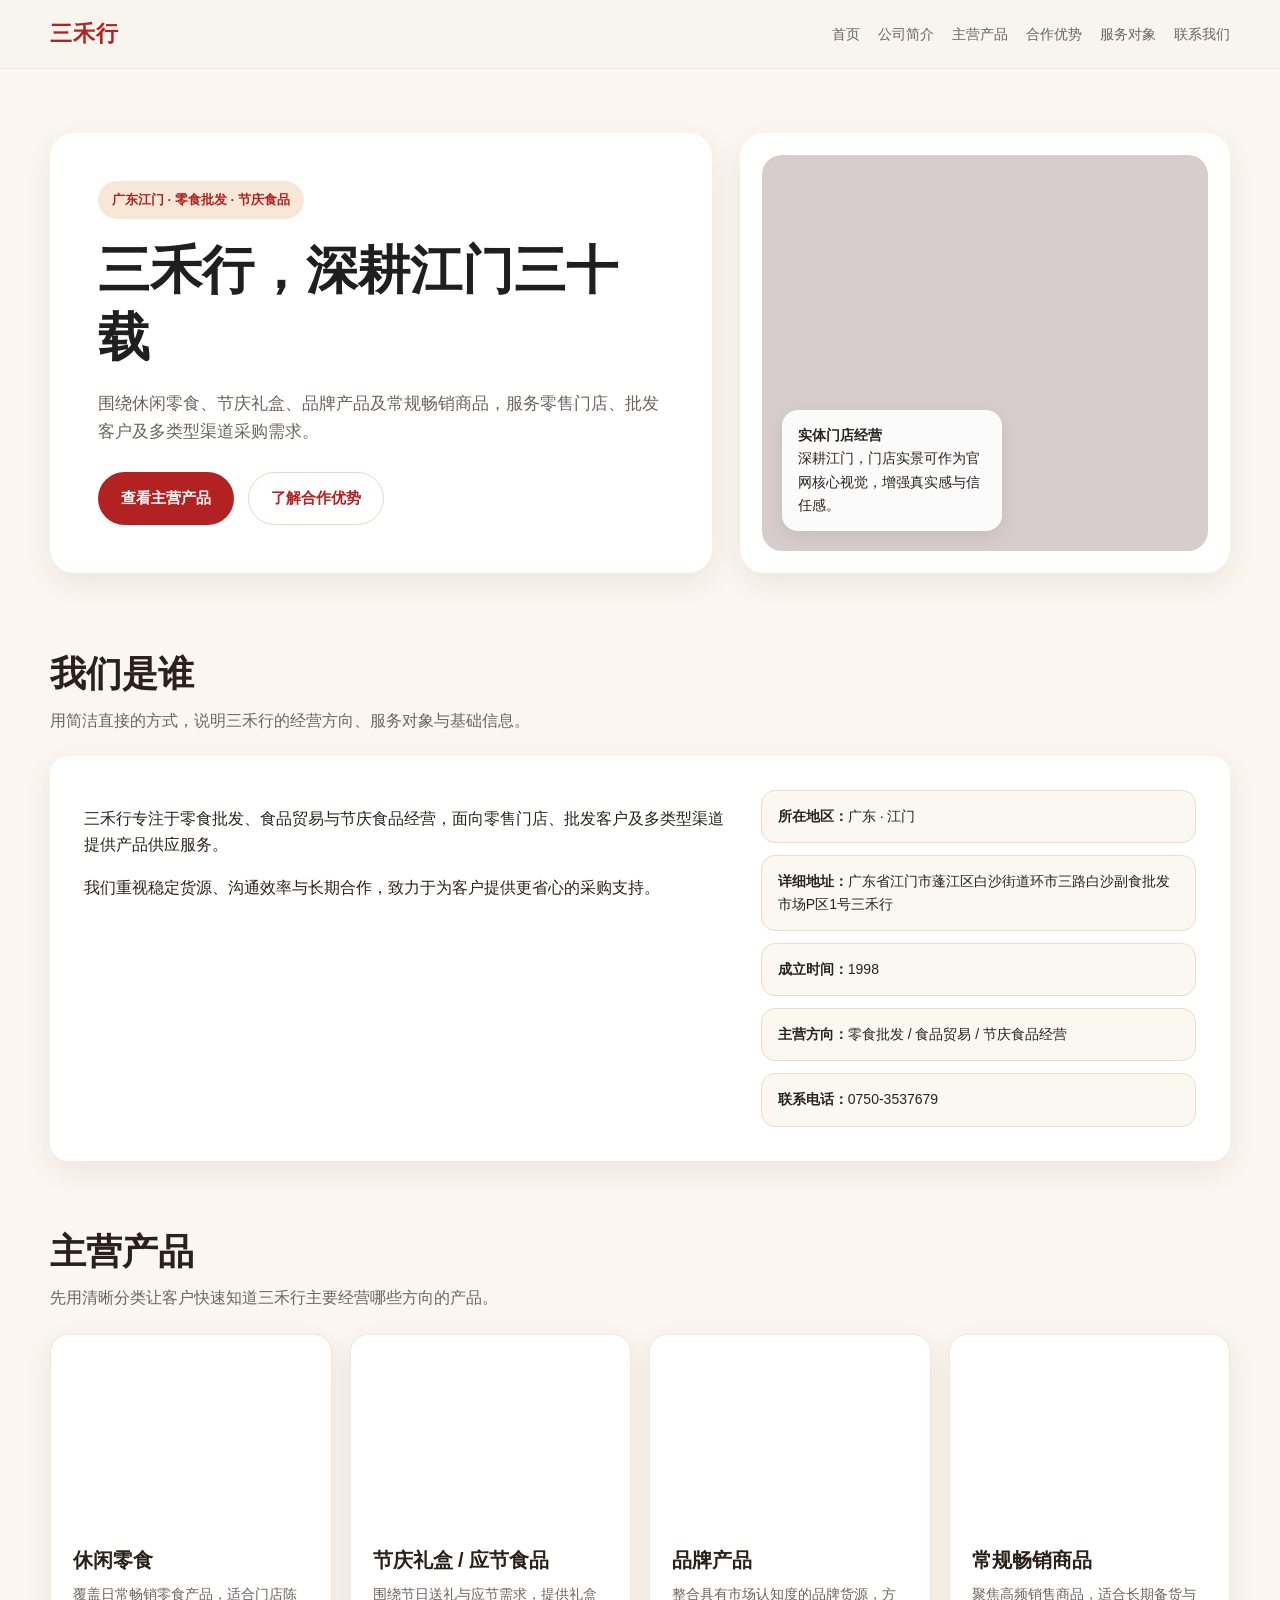
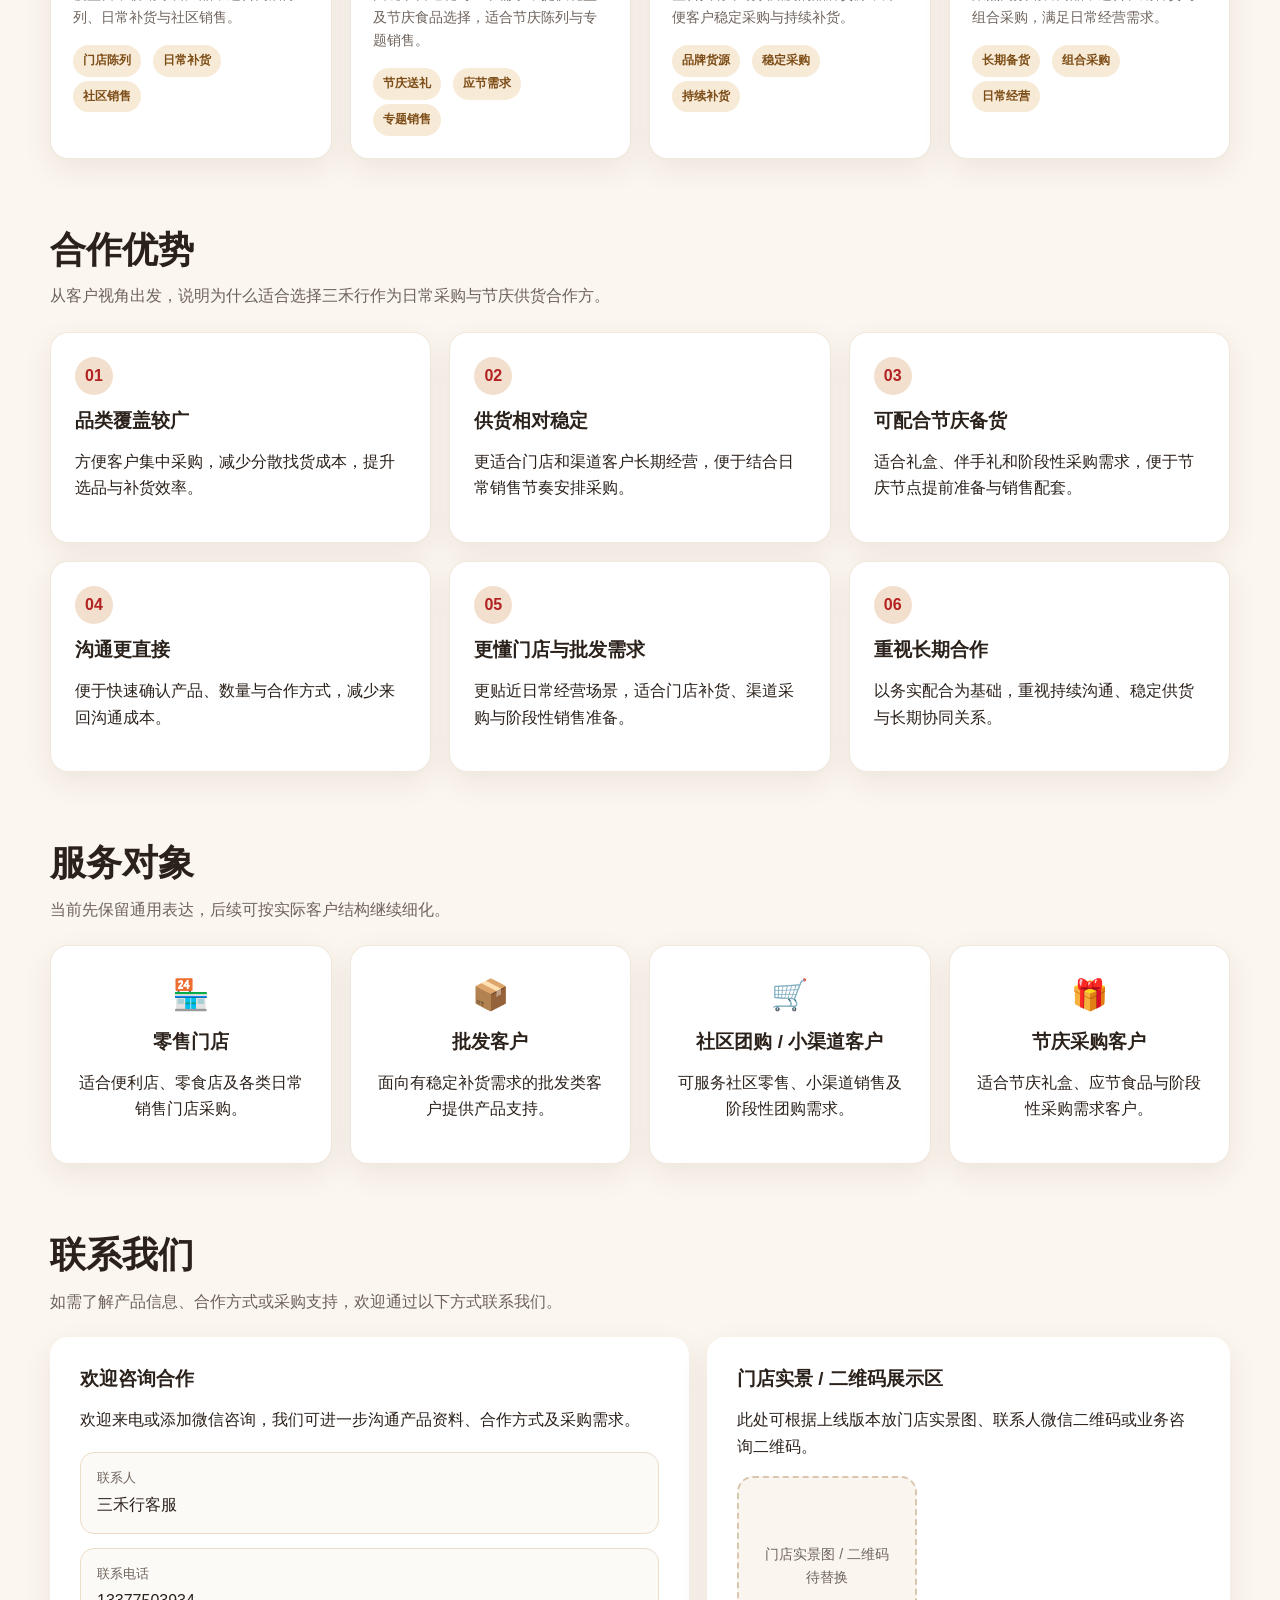
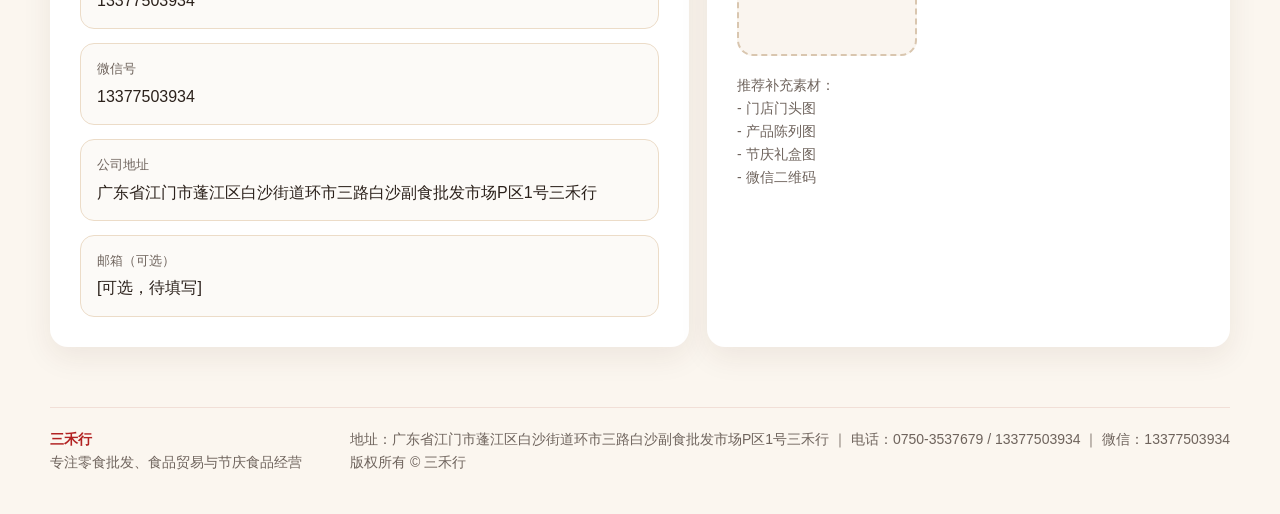
==== index.html @ 0212c446 "chore: isolate official website repo structure" ====
<!DOCTYPE html>
<html lang="zh-CN">
<head>
  <meta charset="UTF-8" />
  <meta name="viewport" content="width=device-width, initial-scale=1.0" />
  <title>三禾行 | 深耕江门三十载</title>
  <meta name="description" content="三禾行深耕江门三十载，专注零食批发、食品贸易与节庆食品经营，服务零售门店、批发客户及多类型渠道采购需求。" />
  <style>
    :root {
      --primary: #b22222;
      --primary-dark: #8f1717;
      --accent: #d7a84c;
      --bg: #fbf6ef;
      --card: #ffffff;
      --text: #2b211b;
      --muted: #6e635c;
      --line: #ecdcc8;
      --max-width: 1180px;
      --shadow: 0 10px 30px rgba(76, 43, 25, 0.08);
      --radius: 18px;
    }

    * {
      box-sizing: border-box;
    }

    html {
      scroll-behavior: smooth;
    }

    body {
      margin: 0;
      font-family: -apple-system, BlinkMacSystemFont, "Segoe UI", "PingFang SC", "Hiragino Sans GB", "Microsoft YaHei", sans-serif;
      color: var(--text);
      background: var(--bg);
      line-height: 1.65;
    }

    img {
      max-width: 100%;
      display: block;
    }

    a {
      color: inherit;
      text-decoration: none;
    }

    .container {
      width: min(var(--max-width), calc(100% - 32px));
      margin: 0 auto;
    }

    .site-header {
      position: sticky;
      top: 0;
      z-index: 20;
      background: rgba(248, 244, 238, 0.92);
      backdrop-filter: blur(10px);
      border-bottom: 1px solid rgba(166, 61, 47, 0.08);
    }

    .site-header-inner {
      display: flex;
      align-items: center;
      justify-content: space-between;
      gap: 24px;
      padding: 16px 0;
    }

    .logo {
      font-size: 22px;
      font-weight: 800;
      color: var(--primary);
      letter-spacing: 1px;
      white-space: nowrap;
    }

    .nav {
      display: flex;
      flex-wrap: wrap;
      gap: 18px;
      font-size: 14px;
      color: var(--muted);
    }

    .nav a:hover {
      color: var(--primary);
    }

    .hero {
      padding: 64px 0 44px;
    }

    .hero-grid {
      display: grid;
      grid-template-columns: 1.15fr 0.85fr;
      gap: 28px;
      align-items: stretch;
    }

    .hero-copy,
    .hero-visual {
      background: var(--card);
      border-radius: 24px;
      box-shadow: var(--shadow);
    }

    .hero-copy {
      padding: 48px;
      display: flex;
      flex-direction: column;
      justify-content: center;
    }

    .eyebrow {
      display: inline-flex;
      align-items: center;
      gap: 8px;
      width: fit-content;
      padding: 8px 14px;
      border-radius: 999px;
      background: #f6e7d7;
      color: var(--primary);
      font-size: 13px;
      font-weight: 700;
      margin-bottom: 18px;
    }

    h1, h2, h3 {
      margin: 0;
      line-height: 1.3;
    }

    h1 {
      font-size: clamp(32px, 5vw, 52px);
      margin-bottom: 18px;
      color: #1f1f1f;
    }

    .hero-copy p {
      margin: 0 0 26px;
      color: var(--muted);
      font-size: 17px;
    }

    .hero-actions {
      display: flex;
      flex-wrap: wrap;
      gap: 14px;
    }

    .btn {
      display: inline-flex;
      align-items: center;
      justify-content: center;
      padding: 13px 22px;
      border-radius: 999px;
      font-weight: 700;
      font-size: 15px;
      border: 1px solid transparent;
      transition: 0.2s ease;
    }

    .btn-primary {
      background: var(--primary);
      color: #fff;
    }

    .btn-primary:hover {
      background: var(--primary-dark);
    }

    .btn-secondary {
      background: #fff;
      border-color: #e7d7c3;
      color: var(--primary);
    }

    .btn-secondary:hover {
      border-color: var(--primary);
    }

    .hero-visual {
      min-height: 420px;
      padding: 22px;
    }

    .hero-photo {
      width: 100%;
      height: 100%;
      min-height: 376px;
      border-radius: 20px;
      background:
        linear-gradient(rgba(73, 26, 20, 0.22), rgba(73, 26, 20, 0.22)),
        url('https://images.unsplash.com/photo-1514996937319-344454492b37?auto=format&fit=crop&w=1200&q=80') center/cover no-repeat;
      position: relative;
      overflow: hidden;
    }

    .hero-badge {
      position: absolute;
      left: 20px;
      bottom: 20px;
      background: rgba(255, 255, 255, 0.92);
      color: var(--text);
      padding: 14px 16px;
      border-radius: 16px;
      box-shadow: 0 6px 18px rgba(0, 0, 0, 0.08);
      font-size: 14px;
      max-width: 220px;
    }

    section {
      padding: 34px 0;
    }

    .section-head {
      margin-bottom: 22px;
    }

    .section-head h2 {
      font-size: clamp(26px, 4vw, 36px);
      margin-bottom: 10px;
    }

    .section-head p {
      margin: 0;
      color: var(--muted);
    }

    .intro-card {
      background: var(--card);
      border-radius: var(--radius);
      box-shadow: var(--shadow);
      padding: 34px;
      display: grid;
      grid-template-columns: 1.2fr 0.8fr;
      gap: 24px;
    }

    .info-list {
      display: grid;
      gap: 12px;
      align-content: start;
    }

    .info-item {
      background: #fbf7f1;
      border: 1px solid var(--line);
      border-radius: 14px;
      padding: 14px 16px;
      font-size: 14px;
    }

    .grid-4,
    .grid-3 {
      display: grid;
      gap: 18px;
    }

    .grid-4 {
      grid-template-columns: repeat(4, 1fr);
    }

    .grid-3 {
      grid-template-columns: repeat(3, 1fr);
    }

    .card {
      background: var(--card);
      border-radius: var(--radius);
      box-shadow: var(--shadow);
      overflow: hidden;
      border: 1px solid rgba(234, 223, 206, 0.7);
    }

    .card-image {
      height: 190px;
      background-size: cover;
      background-position: center;
    }

    .card-body {
      padding: 22px;
    }

    .card-body h3 {
      font-size: 20px;
      margin-bottom: 10px;
    }

    .card-body p {
      margin: 0 0 12px;
      color: var(--muted);
      font-size: 14px;
    }

    .tag {
      display: inline-block;
      margin: 4px 8px 0 0;
      padding: 6px 10px;
      border-radius: 999px;
      background: #f7ead7;
      color: #7d4d17;
      font-size: 12px;
      font-weight: 700;
    }

    .advantage-item {
      padding: 24px;
    }

    .advantage-num {
      width: 38px;
      height: 38px;
      border-radius: 50%;
      background: #f3dfcd;
      color: var(--primary);
      display: inline-flex;
      align-items: center;
      justify-content: center;
      font-weight: 800;
      margin-bottom: 14px;
    }

    .service-card {
      padding: 24px;
      text-align: center;
    }

    .service-icon {
      font-size: 30px;
      margin-bottom: 10px;
    }

    .contact-wrap {
      display: grid;
      grid-template-columns: 1.1fr 0.9fr;
      gap: 18px;
    }

    .contact-card,
    .contact-side {
      background: var(--card);
      border-radius: var(--radius);
      box-shadow: var(--shadow);
      padding: 30px;
    }

    .contact-list {
      display: grid;
      gap: 14px;
      margin-top: 18px;
    }

    .contact-item {
      padding: 14px 16px;
      border: 1px solid var(--line);
      border-radius: 14px;
      background: #fcfaf7;
    }

    .contact-label {
      display: block;
      font-size: 13px;
      color: var(--muted);
      margin-bottom: 4px;
    }

    .qr-box {
      width: 180px;
      aspect-ratio: 1;
      border: 2px dashed #d9c6af;
      border-radius: 16px;
      display: grid;
      place-items: center;
      color: var(--muted);
      margin-top: 16px;
      background: #faf5ef;
      text-align: center;
      padding: 12px;
      font-size: 14px;
    }

    .site-footer {
      padding: 26px 0 40px;
      color: var(--muted);
      font-size: 14px;
    }

    .footer-box {
      border-top: 1px solid rgba(166, 61, 47, 0.12);
      padding-top: 20px;
      display: flex;
      justify-content: space-between;
      gap: 16px;
      flex-wrap: wrap;
    }

    @media (max-width: 980px) {
      .hero-grid,
      .intro-card,
      .contact-wrap,
      .grid-4,
      .grid-3 {
        grid-template-columns: 1fr 1fr;
      }

      .grid-4 {
        grid-template-columns: repeat(2, 1fr);
      }

      .hero-copy {
        padding: 34px;
      }
    }

    @media (max-width: 720px) {
      .site-header-inner,
      .footer-box {
        flex-direction: column;
        align-items: flex-start;
      }

      .hero,
      section {
        padding: 24px 0;
      }

      .hero-grid,
      .intro-card,
      .contact-wrap,
      .grid-4,
      .grid-3 {
        grid-template-columns: 1fr;
      }

      .hero-copy,
      .contact-card,
      .contact-side,
      .intro-card {
        padding: 24px;
      }

      .nav {
        gap: 12px;
      }

      .hero-photo {
        min-height: 280px;
      }
    }
  </style>
</head>
<body>
  <header class="site-header">
    <div class="container site-header-inner">
      <a href="#home" class="logo">三禾行</a>
      <nav class="nav">
        <a href="#home">首页</a>
        <a href="#about">公司简介</a>
        <a href="#products">主营产品</a>
        <a href="#advantages">合作优势</a>
        <a href="#services">服务对象</a>
        <a href="#contact">联系我们</a>
      </nav>
    </div>
  </header>

  <main>
    <section class="hero" id="home">
      <div class="container hero-grid">
        <div class="hero-copy">
          <div class="eyebrow">广东江门 · 零食批发 · 节庆食品</div>
          <h1>三禾行，深耕江门三十载</h1>
          <p>
            围绕休闲零食、节庆礼盒、品牌产品及常规畅销商品，服务零售门店、批发客户及多类型渠道采购需求。
          </p>
          <div class="hero-actions">
            <a class="btn btn-primary" href="#products">查看主营产品</a>
            <a class="btn btn-secondary" href="#advantages">了解合作优势</a>
          </div>
        </div>
        <div class="hero-visual">
          <div class="hero-photo">
            <div class="hero-badge">
              <strong>实体门店经营</strong><br />
              深耕江门，门店实景可作为官网核心视觉，增强真实感与信任感。
            </div>
          </div>
        </div>
      </div>
    </section>

    <section id="about">
      <div class="container">
        <div class="section-head">
          <h2>我们是谁</h2>
          <p>用简洁直接的方式，说明三禾行的经营方向、服务对象与基础信息。</p>
        </div>
        <div class="intro-card">
          <div>
            <p>
              三禾行专注于零食批发、食品贸易与节庆食品经营，面向零售门店、批发客户及多类型渠道提供产品供应服务。
            </p>
            <p>
              我们重视稳定货源、沟通效率与长期合作，致力于为客户提供更省心的采购支持。
            </p>
          </div>
          <div class="info-list">
            <div class="info-item"><strong>所在地区：</strong>广东 · 江门</div>
            <div class="info-item"><strong>详细地址：</strong>广东省江门市蓬江区白沙街道环市三路白沙副食批发市场P区1号三禾行</div>
            <div class="info-item"><strong>成立时间：</strong>1998</div>
            <div class="info-item"><strong>主营方向：</strong>零食批发 / 食品贸易 / 节庆食品经营</div>
            <div class="info-item"><strong>联系电话：</strong>0750-3537679</div>
          </div>
        </div>
      </div>
    </section>

    <section id="products">
      <div class="container">
        <div class="section-head">
          <h2>主营产品</h2>
          <p>先用清晰分类让客户快速知道三禾行主要经营哪些方向的产品。</p>
        </div>
        <div class="grid-4">
          <article class="card">
            <div class="card-image" style="background-image:url('https://images.unsplash.com/photo-1582058091505-f87a2e55a40f?auto=format&fit=crop&w=900&q=80');"></div>
            <div class="card-body">
              <h3>休闲零食</h3>
              <p>覆盖日常畅销零食产品，适合门店陈列、日常补货与社区销售。</p>
              <span class="tag">门店陈列</span>
              <span class="tag">日常补货</span>
              <span class="tag">社区销售</span>
            </div>
          </article>

          <article class="card">
            <div class="card-image" style="background-image:url('https://images.unsplash.com/photo-1606787366850-de6330128bfc?auto=format&fit=crop&w=900&q=80');"></div>
            <div class="card-body">
              <h3>节庆礼盒 / 应节食品</h3>
              <p>围绕节日送礼与应节需求，提供礼盒及节庆食品选择，适合节庆陈列与专题销售。</p>
              <span class="tag">节庆送礼</span>
              <span class="tag">应节需求</span>
              <span class="tag">专题销售</span>
            </div>
          </article>

          <article class="card">
            <div class="card-image" style="background-image:url('https://images.unsplash.com/photo-1542838132-92c53300491e?auto=format&fit=crop&w=900&q=80');"></div>
            <div class="card-body">
              <h3>品牌产品</h3>
              <p>整合具有市场认知度的品牌货源，方便客户稳定采购与持续补货。</p>
              <span class="tag">品牌货源</span>
              <span class="tag">稳定采购</span>
              <span class="tag">持续补货</span>
            </div>
          </article>

          <article class="card">
            <div class="card-image" style="background-image:url('https://images.unsplash.com/photo-1514996937319-344454492b37?auto=format&fit=crop&w=900&q=80');"></div>
            <div class="card-body">
              <h3>常规畅销商品</h3>
              <p>聚焦高频销售商品，适合长期备货与组合采购，满足日常经营需求。</p>
              <span class="tag">长期备货</span>
              <span class="tag">组合采购</span>
              <span class="tag">日常经营</span>
            </div>
          </article>
        </div>
      </div>
    </section>

    <section id="advantages">
      <div class="container">
        <div class="section-head">
          <h2>合作优势</h2>
          <p>从客户视角出发，说明为什么适合选择三禾行作为日常采购与节庆供货合作方。</p>
        </div>
        <div class="grid-3">
          <article class="card advantage-item">
            <div class="advantage-num">01</div>
            <h3>品类覆盖较广</h3>
            <p>方便客户集中采购，减少分散找货成本，提升选品与补货效率。</p>
          </article>
          <article class="card advantage-item">
            <div class="advantage-num">02</div>
            <h3>供货相对稳定</h3>
            <p>更适合门店和渠道客户长期经营，便于结合日常销售节奏安排采购。</p>
          </article>
          <article class="card advantage-item">
            <div class="advantage-num">03</div>
            <h3>可配合节庆备货</h3>
            <p>适合礼盒、伴手礼和阶段性采购需求，便于节庆节点提前准备与销售配套。</p>
          </article>
          <article class="card advantage-item">
            <div class="advantage-num">04</div>
            <h3>沟通更直接</h3>
            <p>便于快速确认产品、数量与合作方式，减少来回沟通成本。</p>
          </article>
          <article class="card advantage-item">
            <div class="advantage-num">05</div>
            <h3>更懂门店与批发需求</h3>
            <p>更贴近日常经营场景，适合门店补货、渠道采购与阶段性销售准备。</p>
          </article>
          <article class="card advantage-item">
            <div class="advantage-num">06</div>
            <h3>重视长期合作</h3>
            <p>以务实配合为基础，重视持续沟通、稳定供货与长期协同关系。</p>
          </article>
        </div>
      </div>
    </section>

    <section id="services">
      <div class="container">
        <div class="section-head">
          <h2>服务对象</h2>
          <p>当前先保留通用表达，后续可按实际客户结构继续细化。</p>
        </div>
        <div class="grid-4">
          <article class="card service-card">
            <div class="service-icon">🏪</div>
            <h3>零售门店</h3>
            <p>适合便利店、零食店及各类日常销售门店采购。</p>
          </article>
          <article class="card service-card">
            <div class="service-icon">📦</div>
            <h3>批发客户</h3>
            <p>面向有稳定补货需求的批发类客户提供产品支持。</p>
          </article>
          <article class="card service-card">
            <div class="service-icon">🛒</div>
            <h3>社区团购 / 小渠道客户</h3>
            <p>可服务社区零售、小渠道销售及阶段性团购需求。</p>
          </article>
          <article class="card service-card">
            <div class="service-icon">🎁</div>
            <h3>节庆采购客户</h3>
            <p>适合节庆礼盒、应节食品与阶段性采购需求客户。</p>
          </article>
        </div>
      </div>
    </section>

    <section id="contact">
      <div class="container">
        <div class="section-head">
          <h2>联系我们</h2>
          <p>如需了解产品信息、合作方式或采购支持，欢迎通过以下方式联系我们。</p>
        </div>
        <div class="contact-wrap">
          <div class="contact-card">
            <h3>欢迎咨询合作</h3>
            <p>
              欢迎来电或添加微信咨询，我们可进一步沟通产品资料、合作方式及采购需求。
            </p>
            <div class="contact-list">
              <div class="contact-item">
                <span class="contact-label">联系人</span>
                三禾行客服
              </div>
              <div class="contact-item">
                <span class="contact-label">联系电话</span>
                <a href="tel:13377503934">13377503934</a>
              </div>
              <div class="contact-item">
                <span class="contact-label">微信号</span>
                13377503934
              </div>
              <div class="contact-item">
                <span class="contact-label">公司地址</span>
                广东省江门市蓬江区白沙街道环市三路白沙副食批发市场P区1号三禾行
              </div>
              <div class="contact-item">
                <span class="contact-label">邮箱（可选）</span>
                [可选，待填写]
              </div>
            </div>
          </div>

          <aside class="contact-side">
            <h3>门店实景 / 二维码展示区</h3>
            <p>此处可根据上线版本放门店实景图、联系人微信二维码或业务咨询二维码。</p>
            <div class="qr-box">门店实景图 / 二维码<br />待替换</div>
            <div style="margin-top: 18px; color: var(--muted); font-size: 14px;">
              推荐补充素材：<br />
              - 门店门头图<br />
              - 产品陈列图<br />
              - 节庆礼盒图<br />
              - 微信二维码
            </div>
          </aside>
        </div>
      </div>
    </section>
  </main>

  <footer class="site-footer">
    <div class="container footer-box">
      <div>
        <strong style="color: var(--primary);">三禾行</strong><br />
        专注零食批发、食品贸易与节庆食品经营
      </div>
      <div>
        地址：广东省江门市蓬江区白沙街道环市三路白沙副食批发市场P区1号三禾行 ｜ 电话：0750-3537679 / 13377503934 ｜ 微信：13377503934<br />
        版权所有 © 三禾行
      </div>
    </div>
  </footer>
</body>
</html>
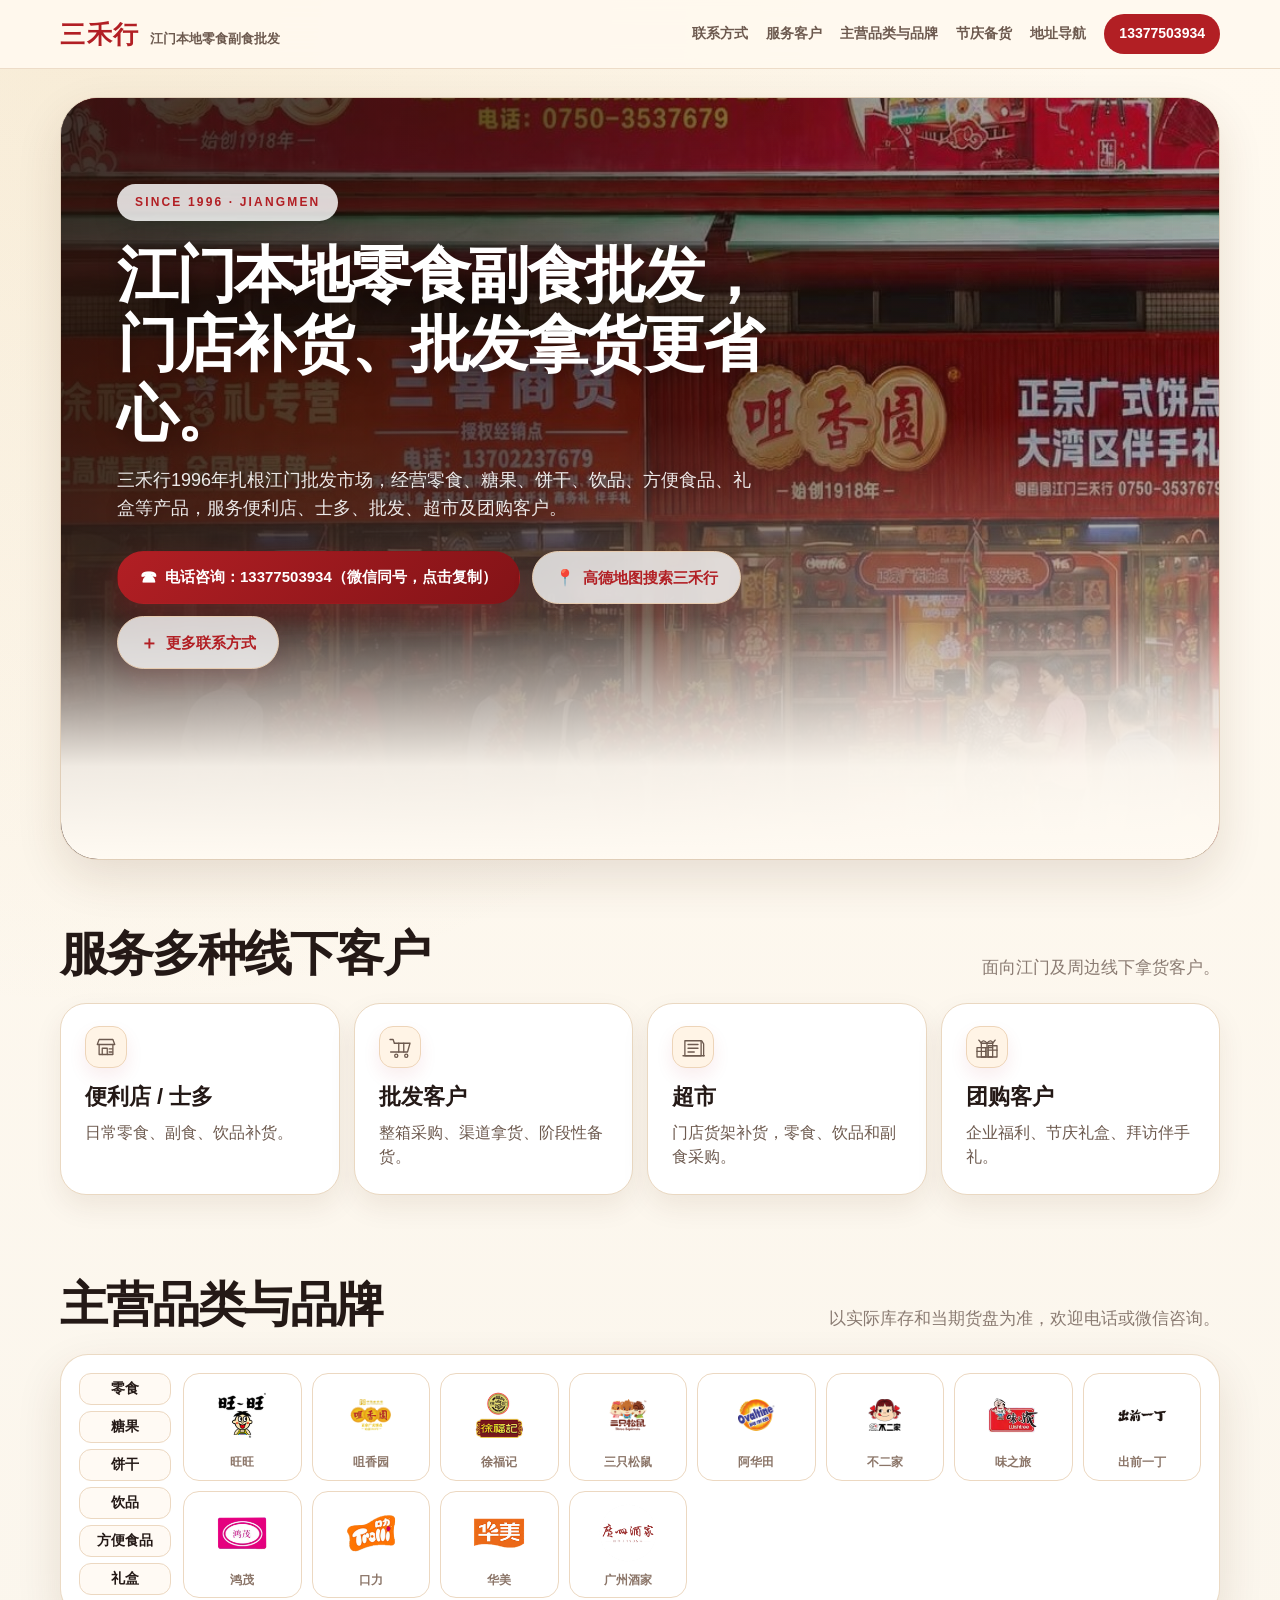
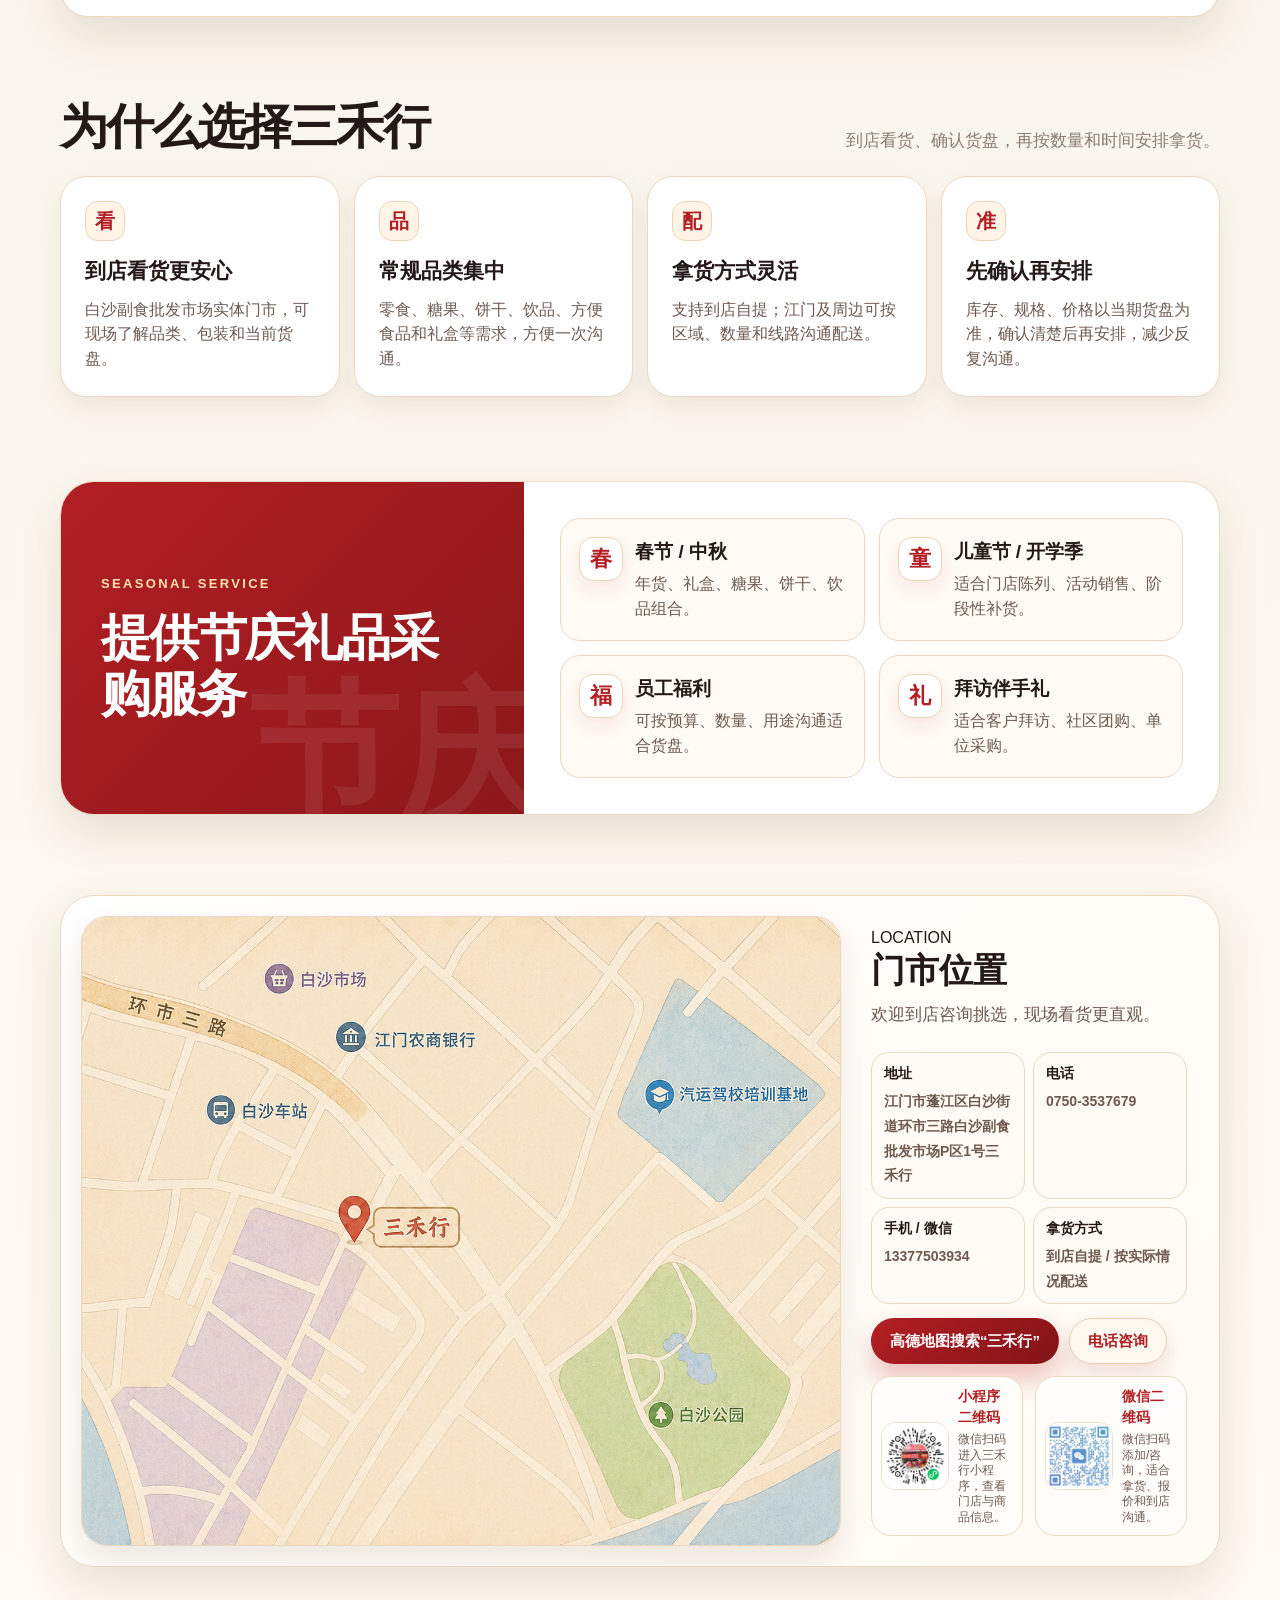
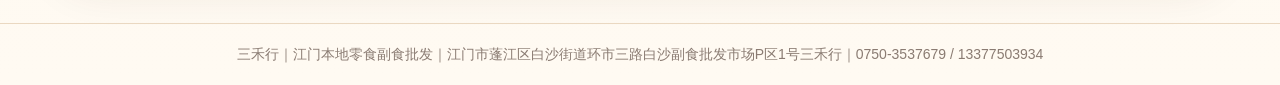
==== commit b91aa8f0: "feat: publish updated Sanhe homepage" ====
--- a/index.html
+++ b/index.html
@@ -1,714 +1,718 @@
-<!DOCTYPE html>
+﻿<!DOCTYPE html>
 <html lang="zh-CN">
 <head>
   <meta charset="UTF-8" />
   <meta name="viewport" content="width=device-width, initial-scale=1.0" />
-  <title>三禾行 | 深耕江门三十载</title>
-  <meta name="description" content="三禾行深耕江门三十载，专注零食批发、食品贸易与节庆食品经营，服务零售门店、批发客户及多类型渠道采购需求。" />
+  <title>三禾行｜江门本地零食副食批发</title>
+  <meta name="description" content="三禾行1996年扎根江门批发市场，主营零食、糖果、饼干、饮品、方便食品及礼盒，服务便利店、士多、批发、超市、团购客户，支持到店自提及按实际情况配送。" />
   <style>
     :root {
-      --primary: #b22222;
-      --primary-dark: #8f1717;
-      --accent: #d7a84c;
-      --bg: #fbf6ef;
-      --card: #ffffff;
-      --text: #2b211b;
-      --muted: #6e635c;
-      --line: #ecdcc8;
-      --max-width: 1180px;
-      --shadow: 0 10px 30px rgba(76, 43, 25, 0.08);
-      --radius: 18px;
-    }
-
-    * {
-      box-sizing: border-box;
-    }
-
-    html {
-      scroll-behavior: smooth;
-    }
-
+      --red:#b21f24;
+      --red-dark:#831317;
+      --gold:#c99a3c;
+      --cream:#fbf6ed;
+      --cream-2:#f4e6d2;
+      --ink:#241916;
+      --brown:#6d5a4f;
+      --muted:#8a7b72;
+      --line:#ead8c1;
+      --white:#fff;
+      --shadow:0 18px 46px rgba(74,38,17,.12);
+      --soft-shadow:0 12px 28px rgba(74,38,17,.08);
+      --max:1160px;
+    }
+    * { box-sizing:border-box; }
+    html { scroll-behavior:smooth; }
     body {
-      margin: 0;
-      font-family: -apple-system, BlinkMacSystemFont, "Segoe UI", "PingFang SC", "Hiragino Sans GB", "Microsoft YaHei", sans-serif;
-      color: var(--text);
-      background: var(--bg);
-      line-height: 1.65;
-    }
-
-    img {
-      max-width: 100%;
+      margin:0;
+      font-family:-apple-system,BlinkMacSystemFont,"Segoe UI","PingFang SC","Hiragino Sans GB","Microsoft YaHei",Arial,sans-serif;
+      color:var(--ink);
+      background:
+        radial-gradient(circle at 7% 0%, rgba(201,154,60,.14), transparent 29%),
+        linear-gradient(180deg,#fff9ef 0%,var(--cream) 52%,#fffaf2 100%);
+      line-height:1.55;
+    }
+    a { color:inherit; text-decoration:none; }
+    img { display:block; max-width:100%; }
+    .container { width:min(var(--max), calc(100% - 36px)); margin:0 auto; }
+    .site-header {
+      position:sticky; top:0; z-index:20;
+      background:rgba(255,249,239,.92);
+      backdrop-filter:blur(14px);
+      border-bottom:1px solid rgba(234,216,193,.85);
+    }
+    .site-header-inner {
+      min-height:68px; display:flex; align-items:center; justify-content:space-between; gap:22px;
+    }
+    .brand {
+      display:flex; align-items:baseline; gap:10px; white-space:nowrap;
+      font-weight:900; color:var(--red); letter-spacing:.06em; font-size:25px;
+    }
+    .brand small { color:var(--brown); font-size:13px; font-weight:700; letter-spacing:0; }
+    .nav { display:flex; gap:18px; align-items:center; color:var(--brown); font-size:14px; font-weight:700; }
+    .nav a:hover { color:var(--red); }
+    .header-phone { padding:9px 15px; border-radius:999px; background:var(--red); color:#fff !important; }
+    .hero { padding:44px 0 24px; }
+    .hero-panel {
+      background:#fff;
+      border:1px solid rgba(234,216,193,.95);
+      border-radius:36px;
+      box-shadow:var(--shadow);
+      overflow:hidden;
+    }
+    .hero-copy { padding:46px 50px 30px; text-align:center; }
+    .kicker {
+      display:inline-flex; align-items:center; justify-content:center;
+      padding:9px 18px; border-radius:999px; background:#f3e4cf;
+      color:var(--red); font-weight:900; letter-spacing:.18em; font-size:12px; text-transform:uppercase;
+      margin-bottom:20px;
+    }
+    h1,h2,h3,p { margin:0; }
+    h1 { font-size:clamp(34px,5vw,61px); line-height:1.14; letter-spacing:-.04em; max-width:980px; margin:0 auto 18px; }
+    .hero-desc { max-width:780px; margin:0 auto; color:var(--brown); font-size:18px; }
+    .hero-actions { display:flex; flex-wrap:wrap; gap:12px; justify-content:center; margin-top:26px; }
+    .btn {
+      display:inline-flex; align-items:center; justify-content:center; gap:8px;
+      padding:14px 22px; min-height:52px; border-radius:999px;
+      font-size:15px; font-weight:900; border:1px solid transparent; transition:.18s ease;
+      cursor:pointer; appearance:none; -webkit-appearance:none; font-family:inherit;
+      box-shadow:0 10px 22px rgba(131,19,23,.12);
+    }
+    .btn-primary { background:linear-gradient(135deg,var(--red),var(--red-dark)); color:#fff; box-shadow:0 14px 28px rgba(178,31,36,.28); }
+    .btn-primary:hover { background:var(--red-dark); transform:translateY(-2px); box-shadow:0 18px 34px rgba(178,31,36,.34); }
+    .btn-outline { background:#fff9f0; color:var(--red); border-color:#e7ccb0; }
+    .btn-outline:hover { border-color:var(--red); transform:translateY(-1px); box-shadow:0 14px 26px rgba(131,19,23,.14); }
+    .hero-copy-btn::before { content:"☎"; font-size:17px; line-height:1; }
+    .hero-nav-btn::before { content:"📍"; font-size:16px; line-height:1; }
+    .hero-more-btn::before { content:"＋"; font-size:18px; line-height:1; }
+    .store-banner { padding:0 24px 24px; }
+    .store-photo {
+      width:100%; min-height:410px; border-radius:26px;
+      background:
+        linear-gradient(rgba(75,18,12,.02), rgba(75,18,12,.08)),
+        url("[data-uri]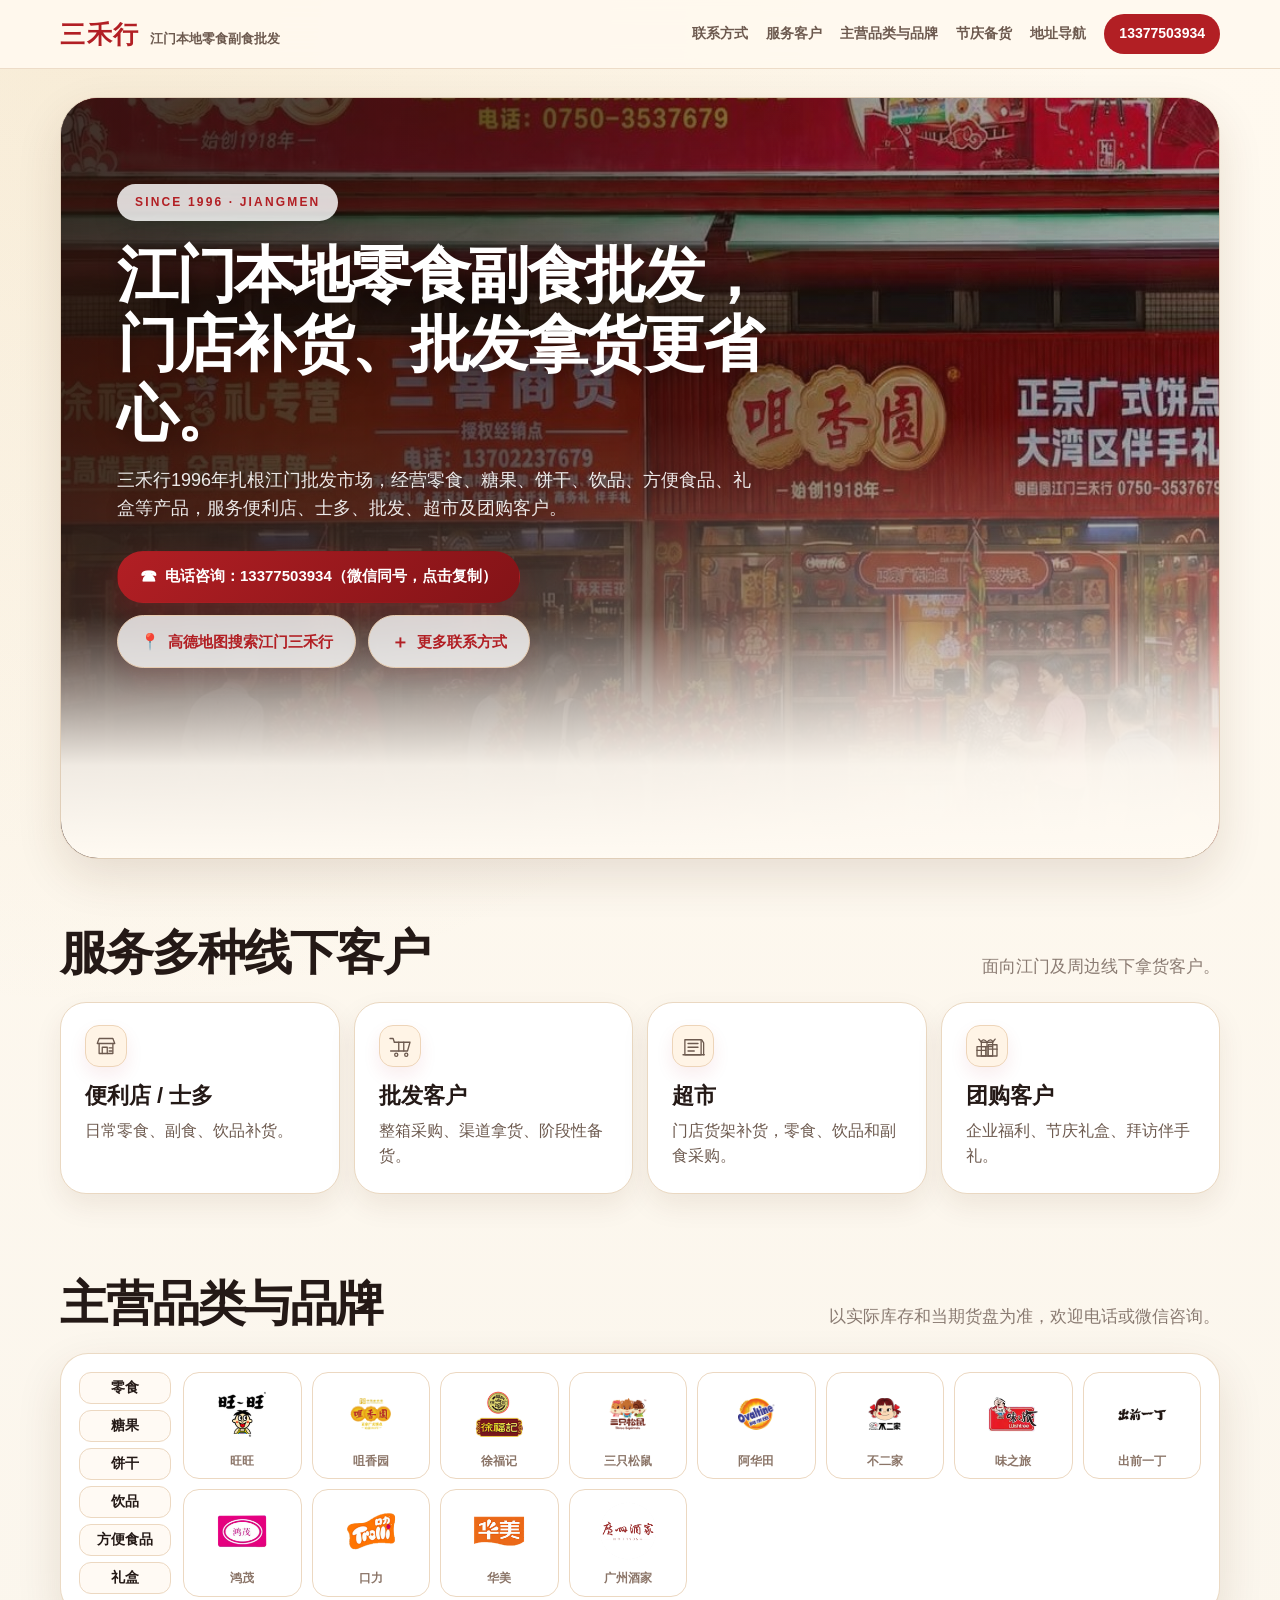
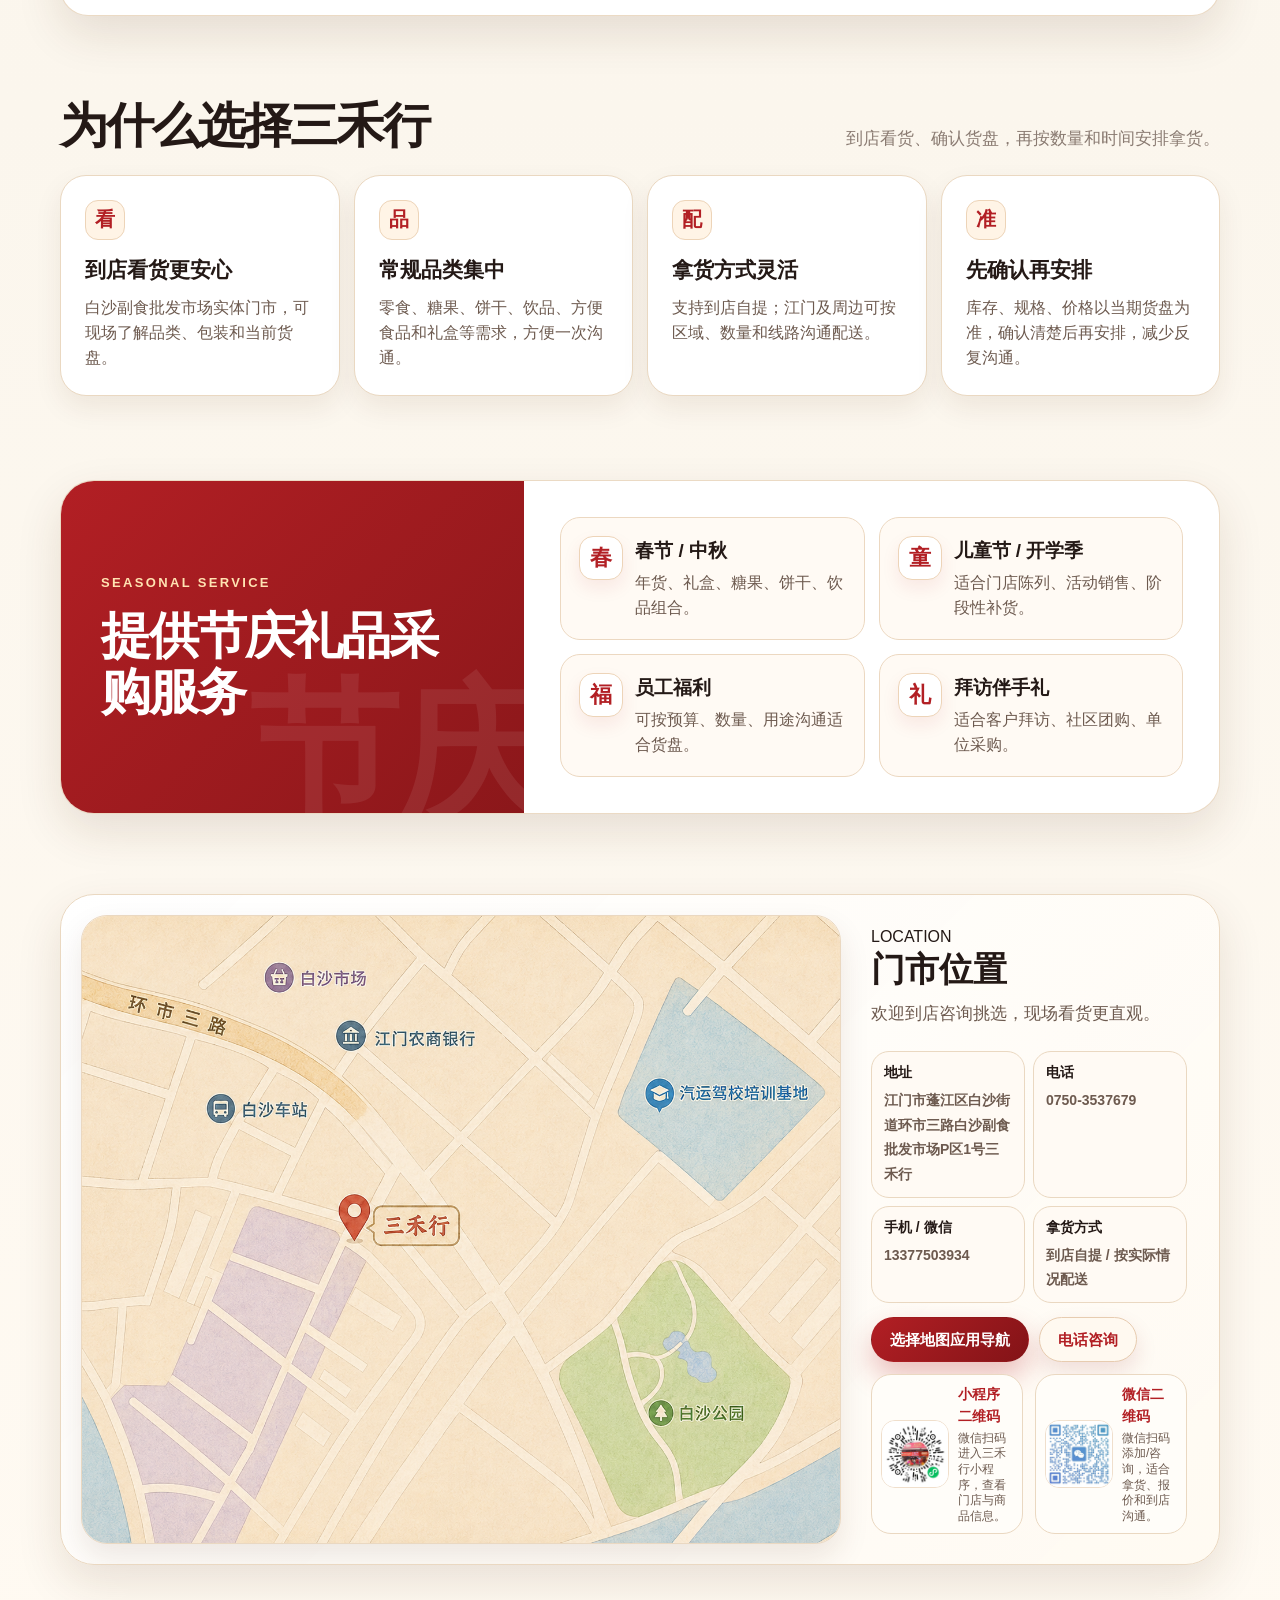
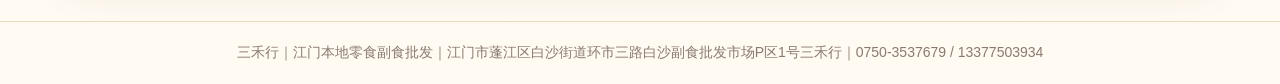
==== commit 66bdc720: "fix: update map navigation links" ====
--- a/index.html
+++ b/index.html
@@ -546,7 +546,7 @@
             <p class="hero-desc">三禾行1996年扎根江门批发市场，经营零食、糖果、饼干、饮品、方便食品、礼盒等产品，服务便利店、士多、批发、超市及团购客户。</p>
             <div class="hero-actions">
               <button class="btn btn-primary hero-copy-btn" type="button" onclick="copyPhone(this)">电话咨询：13377503934（微信同号，点击复制）</button>
-              <a class="btn btn-outline hero-nav-btn" target="_blank" rel="noopener" href="https://uri.amap.com/search?keyword=%E4%B8%89%E7%A6%BE%E8%A1%8C">高德地图搜索三禾行</a>
+              <a class="btn btn-outline hero-nav-btn" target="_blank" rel="noopener" href="https://ditu.amap.com/search?id=B02EE0QBL7&amp;city=440703&amp;geoobj=116.318525%7C39.961027%7C116.325808%7C39.96429&amp;query_type=IDQ&amp;query=%E4%B8%89%E7%A6%BE%E8%A1%8C&amp;zoom=17.5">高德地图搜索江门三禾行</a>
               <a class="btn btn-outline hero-more-btn" href="#contact">更多联系方式</a>
             </div>
           </div>
@@ -660,7 +660,7 @@
     <section id="contact" class="map-section">
       <div class="container">
         <div class="map-card map-card-enhanced">
-          <a class="map-visual" target="_blank" rel="noopener" href="https://uri.amap.com/search?keyword=%E4%B8%89%E7%A6%BE%E8%A1%8C" aria-label="打开三禾行门市导航">
+          <a class="map-visual" href="geo:0,0?q=%E6%B1%9F%E9%97%A8%E5%B8%82%E8%93%AC%E6%B1%9F%E5%8C%BA%E7%99%BD%E6%B2%99%E8%A1%97%E9%81%93%E7%8E%AF%E5%B8%82%E4%B8%89%E8%B7%AF%E7%99%BD%E6%B2%99%E5%89%AF%E9%A3%9F%E6%89%B9%E5%8F%91%E5%B8%82%E5%9C%BAP%E5%8C%BA1%E5%8F%B7%E4%B8%89%E7%A6%BE%E8%A1%8C" aria-label="用地图应用打开三禾行门市位置">
             <div class="map-frame">
               <img class="map-shot" src="assets/map-user-original.png" alt="三禾行门市位置地图，白沙副食批发市场P区1号">
             </div>
@@ -676,7 +676,7 @@
               <div><b>拿货方式</b><span>到店自提 / 按实际情况配送</span></div>
             </div>
             <div class="map-actions">
-              <a class="btn btn-primary" target="_blank" rel="noopener" href="https://uri.amap.com/search?keyword=%E4%B8%89%E7%A6%BE%E8%A1%8C">高德地图搜索“三禾行”</a>
+              <a class="btn btn-primary" href="geo:0,0?q=%E6%B1%9F%E9%97%A8%E5%B8%82%E8%93%AC%E6%B1%9F%E5%8C%BA%E7%99%BD%E6%B2%99%E8%A1%97%E9%81%93%E7%8E%AF%E5%B8%82%E4%B8%89%E8%B7%AF%E7%99%BD%E6%B2%99%E5%89%AF%E9%A3%9F%E6%89%B9%E5%8F%91%E5%B8%82%E5%9C%BAP%E5%8C%BA1%E5%8F%B7%E4%B8%89%E7%A6%BE%E8%A1%8C">选择地图应用导航</a>
               <a class="btn btn-outline" href="tel:13377503934">电话咨询</a>
             </div>
             <div class="map-qr-grid">
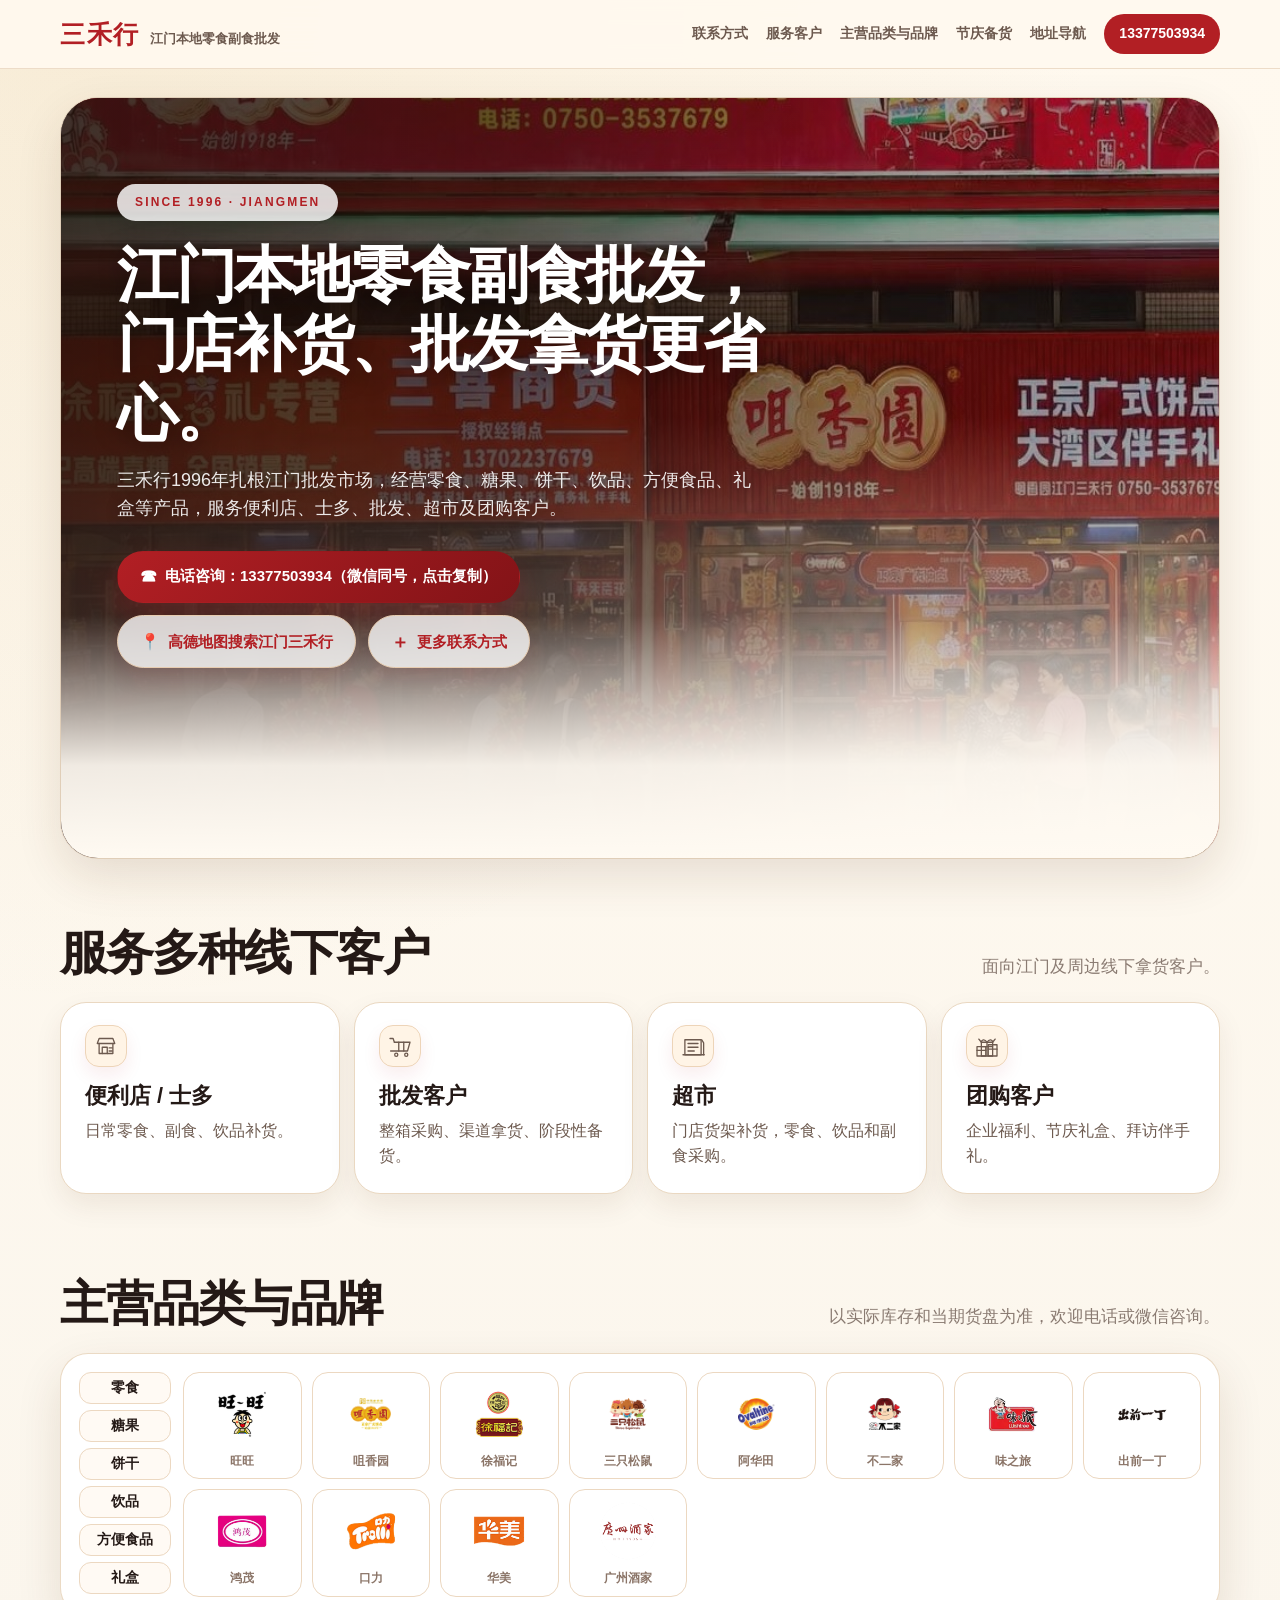
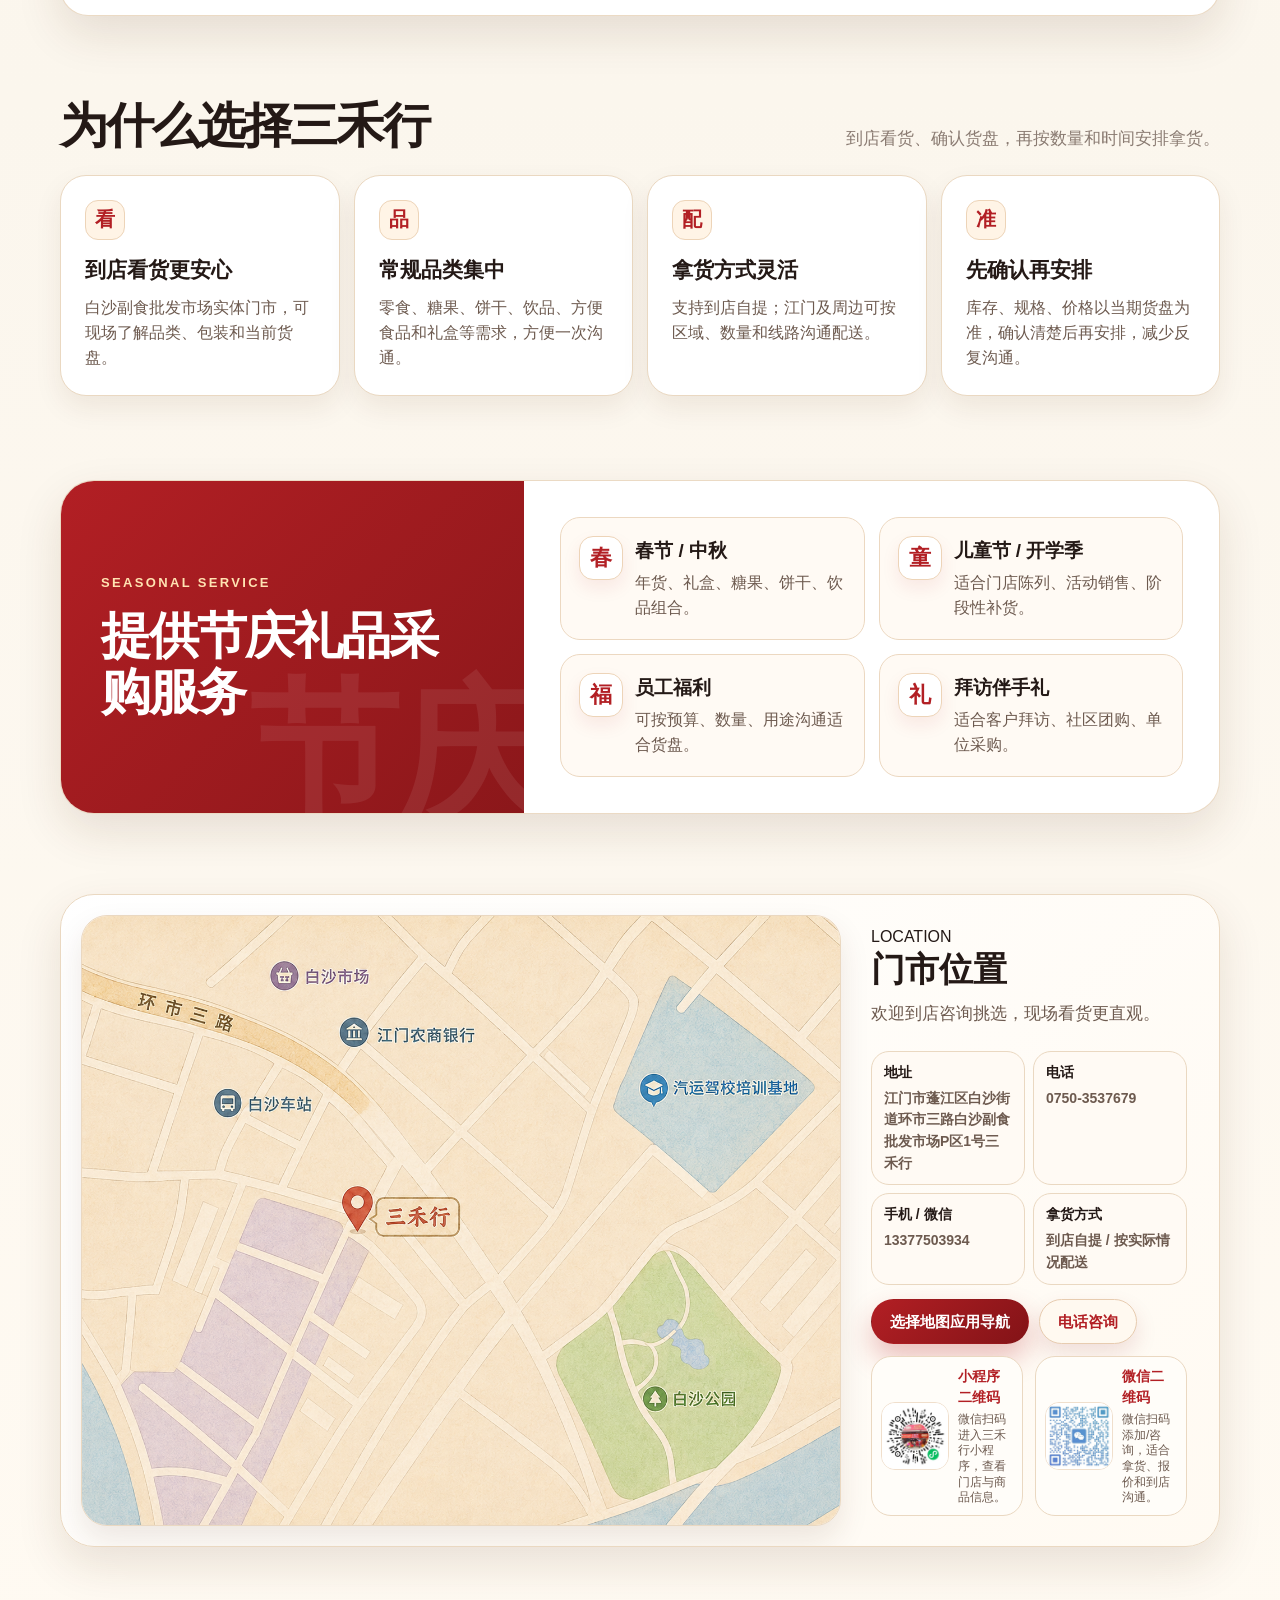
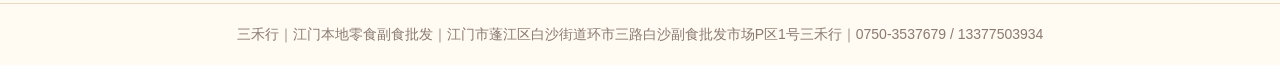
==== commit 3ef2ab94: "fix: refine mobile contact layout" ====
--- a/index.html
+++ b/index.html
@@ -430,6 +430,7 @@
       flex-direction: column;
       justify-content: center;
       padding: 10px 12px;
+      min-width: 0;
     }
     .map-copy p { margin-bottom: 12px; }
     .location-mini-grid {
@@ -443,6 +444,7 @@
       border-radius: 18px;
       background: #fffaf4;
       padding: 10px 12px;
+      min-width: 0;
     }
     .location-mini-grid b {
       display: block;
@@ -451,9 +453,13 @@
       margin-bottom: 4px;
     }
     .location-mini-grid span {
+      display: block;
       color: var(--brown);
       font-size: 14px;
       font-weight: 700;
+      min-width: 0;
+      overflow-wrap: anywhere;
+      word-break: break-word;
     }
     .map-actions {
       display: flex;
@@ -506,16 +512,59 @@
       .map-copy { justify-content: flex-start; }
     }
     @media (max-width: 560px) {
+      .map-section {
+        padding: 30px 0 44px;
+      }
+      .map-card-enhanced {
+        gap: 16px;
+        padding: 14px;
+        border-radius: 28px;
+      }
       .map-frame,
       .map-shot {
         min-height: 250px;
       }
       .map-frame { aspect-ratio: 4 / 3; }
+      .map-copy {
+        padding: 4px 4px 0;
+      }
+      .map-copy h2 {
+        font-size: 30px;
+        line-height: 1.08;
+      }
+      .map-copy p {
+        font-size: 16px;
+        line-height: 1.55;
+      }
       .location-mini-grid {
         grid-template-columns: 1fr;
+        gap: 10px;
       }
       .map-copy .qr-grid {
         grid-template-columns: 1fr;
+      }
+    }
+    @media (max-width: 380px) {
+      .container {
+        width: min(var(--max), calc(100% - 20px));
+      }
+      .map-card-enhanced {
+        padding: 10px;
+        border-radius: 24px;
+      }
+      .map-frame {
+        border-radius: 20px;
+        min-height: 220px;
+      }
+      .map-copy h2 {
+        font-size: 28px;
+      }
+      .location-mini-grid div {
+        padding: 10px;
+        border-radius: 16px;
+      }
+      .map-copy .qr-card {
+        align-items: flex-start;
       }
     }
 
@@ -546,7 +595,7 @@
             <p class="hero-desc">三禾行1996年扎根江门批发市场，经营零食、糖果、饼干、饮品、方便食品、礼盒等产品，服务便利店、士多、批发、超市及团购客户。</p>
             <div class="hero-actions">
               <button class="btn btn-primary hero-copy-btn" type="button" onclick="copyPhone(this)">电话咨询：13377503934（微信同号，点击复制）</button>
-              <a class="btn btn-outline hero-nav-btn" target="_blank" rel="noopener" href="https://ditu.amap.com/search?id=B02EE0QBL7&amp;city=440703&amp;geoobj=116.318525%7C39.961027%7C116.325808%7C39.96429&amp;query_type=IDQ&amp;query=%E4%B8%89%E7%A6%BE%E8%A1%8C&amp;zoom=17.5">高德地图搜索江门三禾行</a>
+              <a class="btn btn-outline hero-nav-btn" target="_blank" rel="noopener" href="https://ditu.amap.com/search?id=B02EE0QBL7&amp;city=440703&amp;geoobj=116.318525%7C39.961027%7C116.325808%7C39.96429&amp;query_type=IDQ&amp;query=%E6%B1%9F%E9%97%A8%E7%99%BD%E6%B2%99%E6%89%B9%E5%8F%91%E5%B8%82%E5%9C%BA%E4%B8%89%E7%A6%BE%E8%A1%8C&amp;zoom=17.5">高德地图搜索江门三禾行</a>
               <a class="btn btn-outline hero-more-btn" href="#contact">更多联系方式</a>
             </div>
           </div>
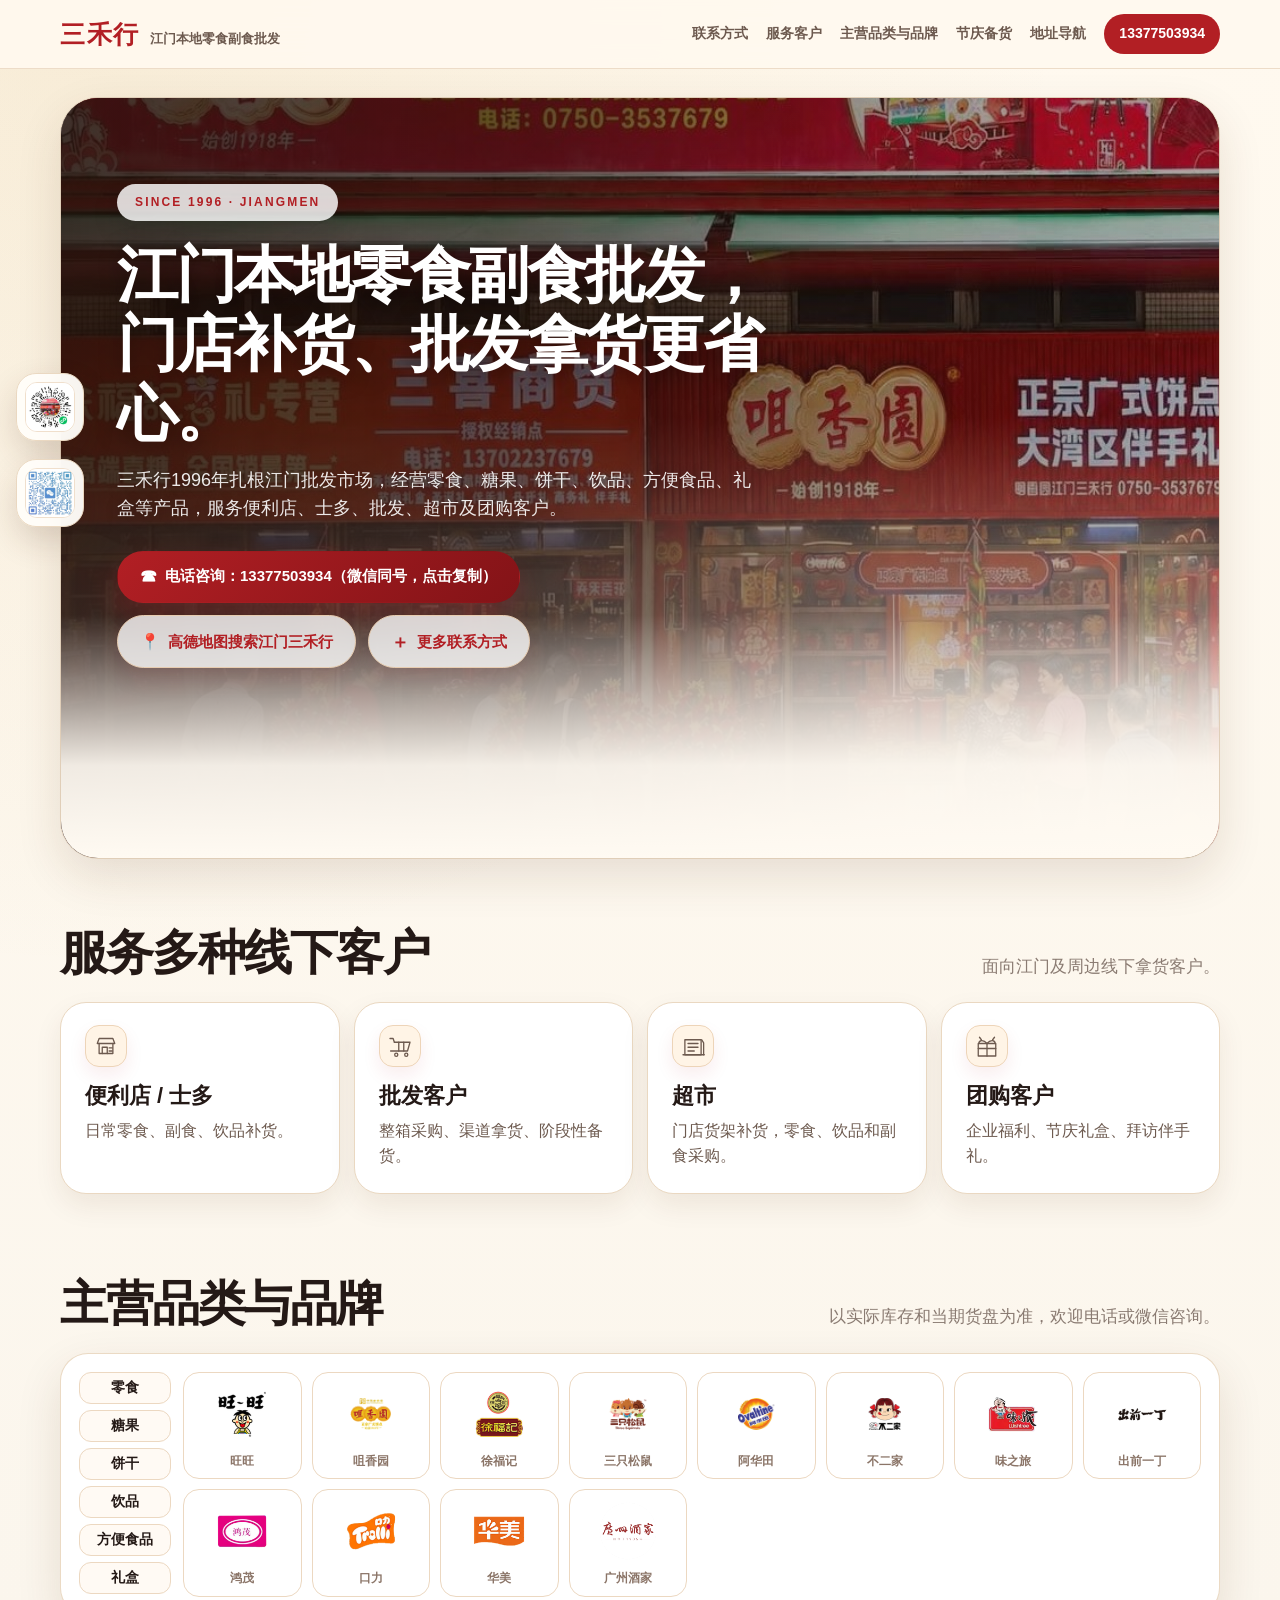
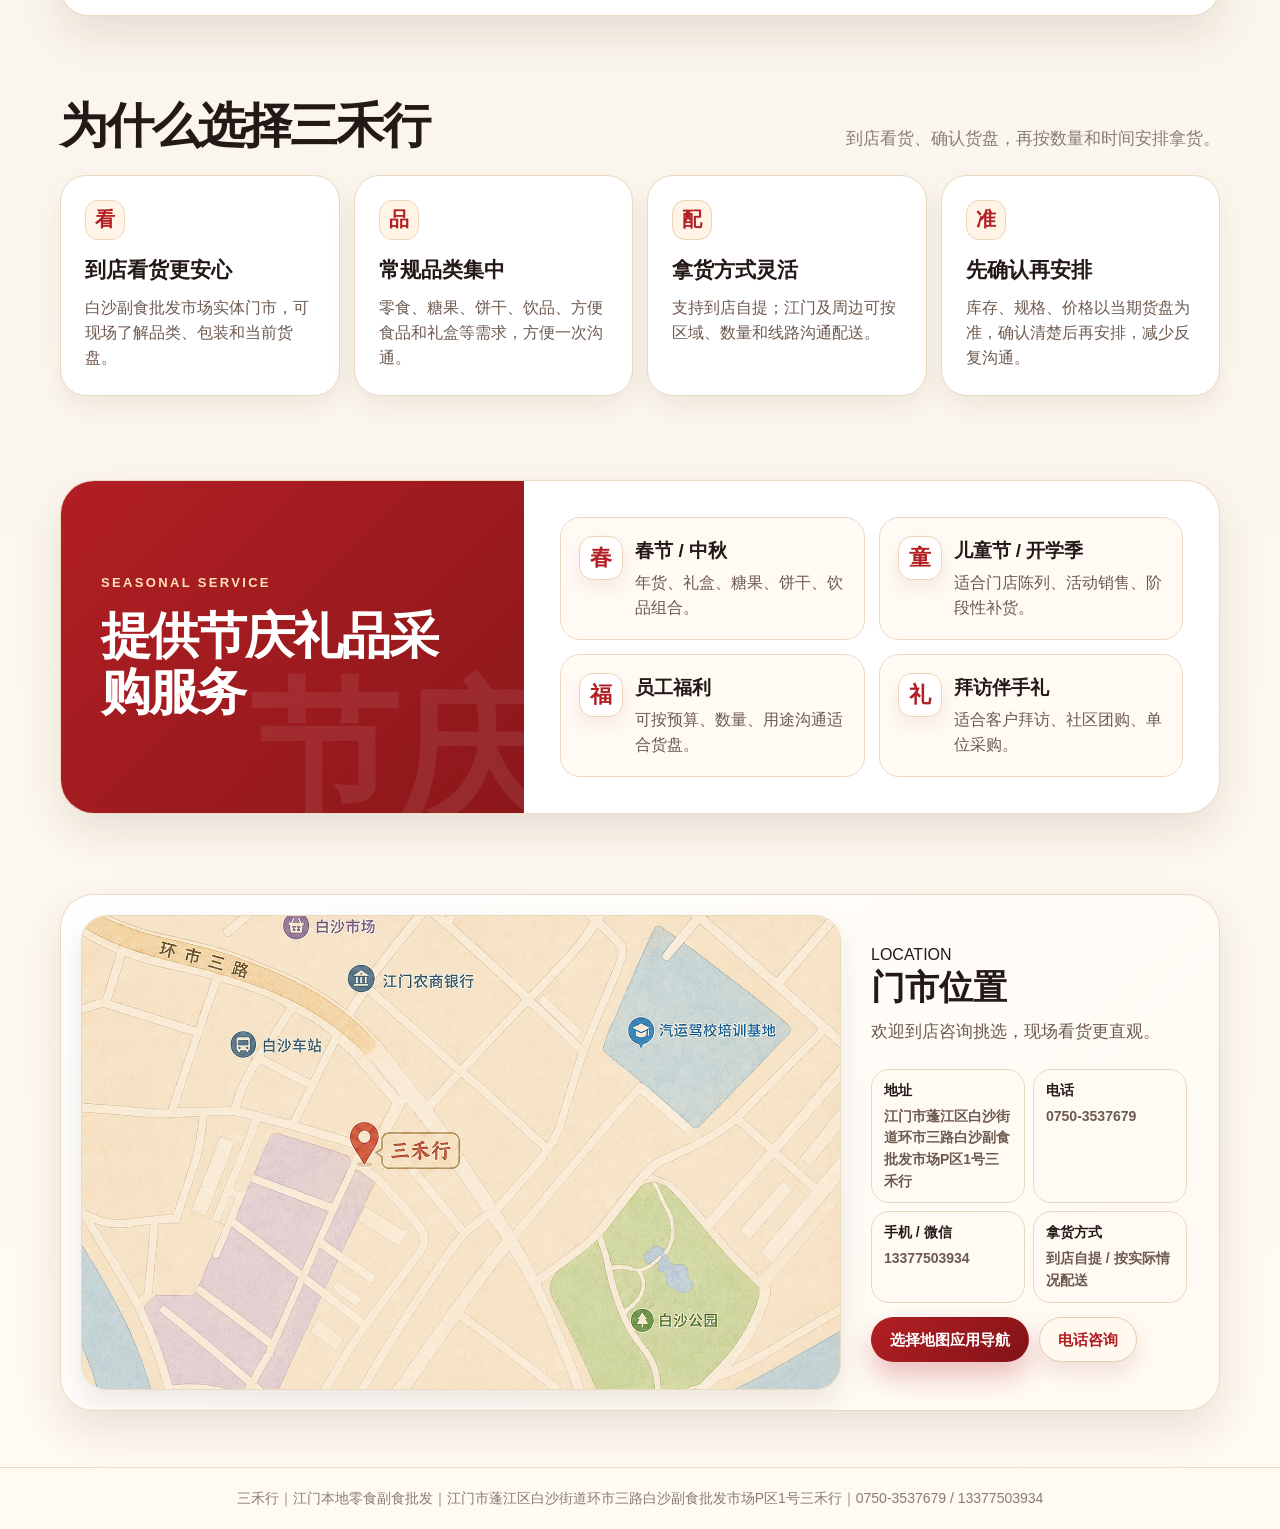
==== commit 67ce94d0: "update homepage" ====
--- a/index.html
+++ b/index.html
@@ -489,13 +489,73 @@
     }
     .map-copy .qr-card b { font-size: 14px; margin-bottom: 3px; }
     .map-copy .qr-card span { font-size: 12px; line-height: 1.3; }
+    .map-qr-grid {
+      position: fixed;
+      left: 16px;
+      top: 50%;
+      z-index: 60;
+      margin: 0;
+      transform: translateY(-50%);
+    }
+    .map-qr-grid .qr-grid {
+      display: flex;
+      flex-direction: column;
+      gap: 18px;
+      margin: 0;
+    }
+    .map-qr-grid .qr-card {
+      width: 68px;
+      height: 68px;
+      min-height: 68px;
+      padding: 8px;
+      gap: 0;
+      align-items: center;
+      justify-content: flex-start;
+      overflow: hidden;
+      cursor: default;
+      background: rgba(255,253,249,.96);
+      backdrop-filter: blur(12px);
+      box-shadow: 0 14px 32px rgba(74,38,17,.16);
+      transition: width .22s ease, height .22s ease, padding .22s ease, gap .22s ease, box-shadow .22s ease, transform .22s ease;
+    }
+    .map-qr-grid .qr-card:hover,
+    .map-qr-grid .qr-card:focus-within {
+      width: min(330px, calc(100vw - 28px));
+      height: 168px;
+      padding: 14px;
+      gap: 14px;
+      box-shadow: 0 24px 50px rgba(74,38,17,.24);
+      transform: translateY(-2px);
+    }
+    .map-qr-grid .qr-card img {
+      width: 50px;
+      height: 50px;
+      border-radius: 12px;
+      transition: width .22s ease, height .22s ease, border-radius .22s ease;
+    }
+    .map-qr-grid .qr-card:hover img,
+    .map-qr-grid .qr-card:focus-within img {
+      width: 132px;
+      height: 132px;
+      border-radius: 16px;
+    }
+    .map-qr-grid .qr-card > div {
+      min-width: 160px;
+      opacity: 0;
+      transform: translateX(-8px);
+      transition: opacity .18s ease, transform .18s ease;
+    }
+    .map-qr-grid .qr-card:hover > div,
+    .map-qr-grid .qr-card:focus-within > div {
+      opacity: 1;
+      transform: translateX(0);
+    }
+    .map-qr-grid .qr-card b { font-size: 17px; margin-bottom: 6px; }
+    .map-qr-grid .qr-card span { font-size: 14px; line-height: 1.45; }
     @media (max-width: 1180px) {
       .map-card-enhanced {
         grid-template-columns: minmax(0, 1.28fr) minmax(320px, .72fr);
       }
-      .map-copy .qr-grid {
-        grid-template-columns: 1fr;
-      }
     }
     @media (max-width: 940px) {
       .map-card-enhanced {
@@ -512,6 +572,9 @@
       .map-copy { justify-content: flex-start; }
     }
     @media (max-width: 560px) {
+      body {
+        padding-bottom: 118px;
+      }
       .map-section {
         padding: 30px 0 44px;
       }
@@ -540,8 +603,61 @@
         grid-template-columns: 1fr;
         gap: 10px;
       }
-      .map-copy .qr-grid {
-        grid-template-columns: 1fr;
+      .map-qr-grid {
+        left: 50%;
+        right: auto;
+        top: auto;
+        bottom: 14px;
+        transform: translateX(-50%);
+      }
+      .map-qr-grid .qr-grid {
+        flex-direction: row;
+        gap: 14px;
+        align-items: flex-end;
+        justify-content: center;
+      }
+      .map-qr-grid .qr-card {
+        width: 92px;
+        height: 92px;
+        min-height: 92px;
+        padding: 9px;
+        border-radius: 22px;
+        box-shadow: 0 16px 34px rgba(74,38,17,.20);
+      }
+      .map-qr-grid .qr-card img {
+        width: 74px;
+        height: 74px;
+        border-radius: 14px;
+      }
+      .map-qr-grid .qr-card:hover,
+      .map-qr-grid .qr-card:focus-within,
+      .map-qr-grid .qr-card:active {
+        width: calc(100vw - 24px);
+        max-width: 360px;
+        height: 176px;
+        padding: 14px;
+        gap: 14px;
+        transform: none;
+      }
+      .map-qr-grid .qr-card:hover img,
+      .map-qr-grid .qr-card:focus-within img,
+      .map-qr-grid .qr-card:active img {
+        width: 136px;
+        height: 136px;
+        border-radius: 16px;
+      }
+      .map-qr-grid .qr-card > div {
+        min-width: 150px;
+      }
+      .map-qr-grid .qr-grid:has(.qr-card:hover) .qr-card:not(:hover),
+      .map-qr-grid .qr-grid:has(.qr-card:focus-within) .qr-card:not(:focus-within),
+      .map-qr-grid .qr-grid:has(.qr-card:active) .qr-card:not(:active) {
+        width: 0;
+        min-width: 0;
+        padding: 0;
+        border-width: 0;
+        opacity: 0;
+        pointer-events: none;
       }
     }
     @media (max-width: 380px) {
@@ -563,8 +679,30 @@
         padding: 10px;
         border-radius: 16px;
       }
-      .map-copy .qr-card {
-        align-items: flex-start;
+      .map-qr-grid {
+        bottom: 10px;
+      }
+      .map-qr-grid .qr-card {
+        width: 86px;
+        height: 86px;
+        min-height: 86px;
+        padding: 7px;
+      }
+      .map-qr-grid .qr-card img {
+        width: 70px;
+        height: 70px;
+      }
+      .map-qr-grid .qr-card:hover,
+      .map-qr-grid .qr-card:focus-within,
+      .map-qr-grid .qr-card:active {
+        width: calc(100vw - 20px);
+        height: 170px;
+      }
+      .map-qr-grid .qr-card:hover img,
+      .map-qr-grid .qr-card:focus-within img,
+      .map-qr-grid .qr-card:active img {
+        width: 130px;
+        height: 130px;
       }
     }
 
@@ -633,7 +771,7 @@
           </div>
           <div class="customer-card">
             <span class="customer-icon" aria-hidden="true">
-              <svg viewBox="0 0 48 48"><path d="M8 25h14v15H8z"/><path d="M26 22h14v18H26z"/><path d="M15 18h18v22H15z"/><path d="M15 25h18"/><path d="M8 31h14"/><path d="M26 29h14"/><path d="M24 18v22"/><path d="M15 18c0-4 5-6 9 0"/><path d="M33 18c0-4-5-6-9 0"/><path d="M15 18l-4-5"/><path d="M33 18l4-5"/></svg>
+              <svg viewBox="0 0 48 48"><path d="M10 20h28v20H10z"/><path d="M10 28h28"/><path d="M24 20v20"/><path d="M24 20c-6-7-13-5-13 0"/><path d="M24 20c6-7 13-5 13 0"/><path d="M15 14l-3-4"/><path d="M33 14l3-4"/></svg>
             </span>
             <b>团购客户</b><span>企业福利、节庆礼盒、拜访伴手礼。</span>
           </div>
@@ -730,11 +868,11 @@
             </div>
             <div class="map-qr-grid">
             <div class="qr-grid" aria-label="扫码联系">
-              <div class="qr-card">
+              <div class="qr-card" tabindex="0">
                 <img src="[data-uri]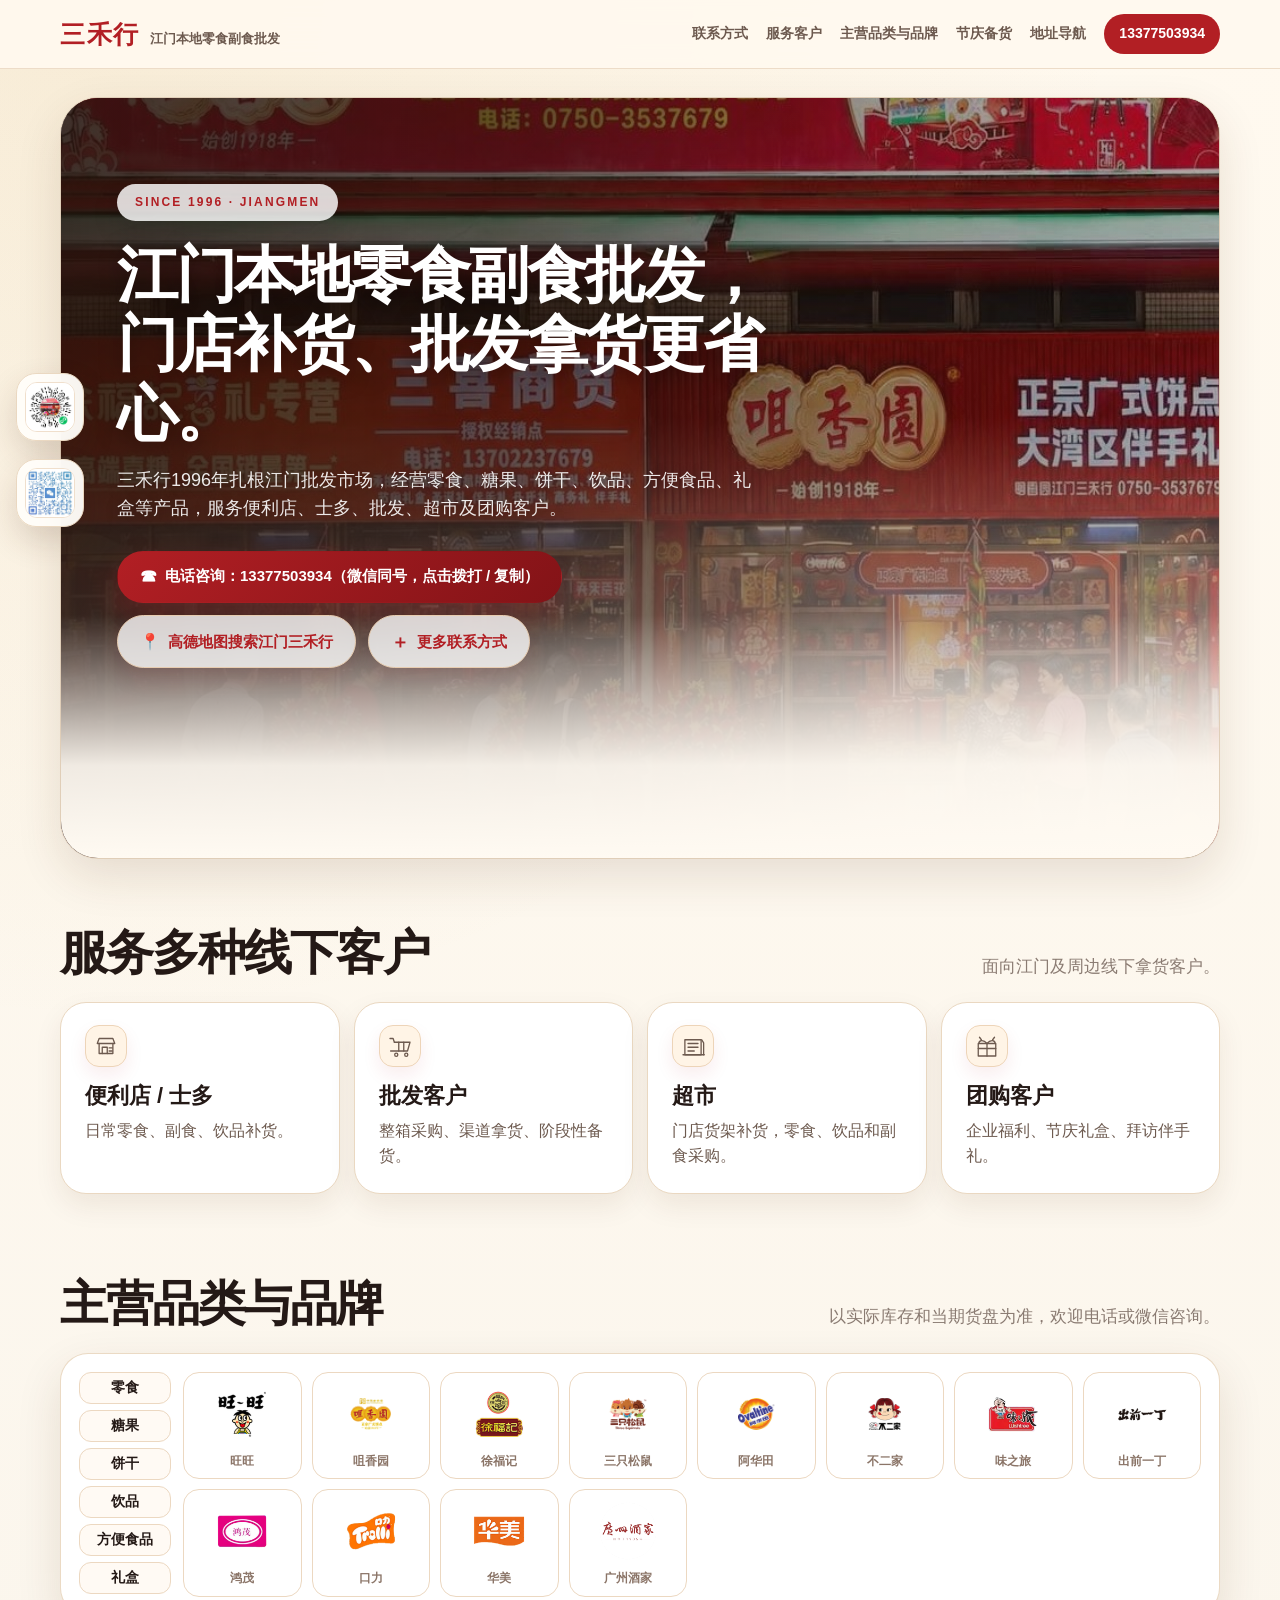
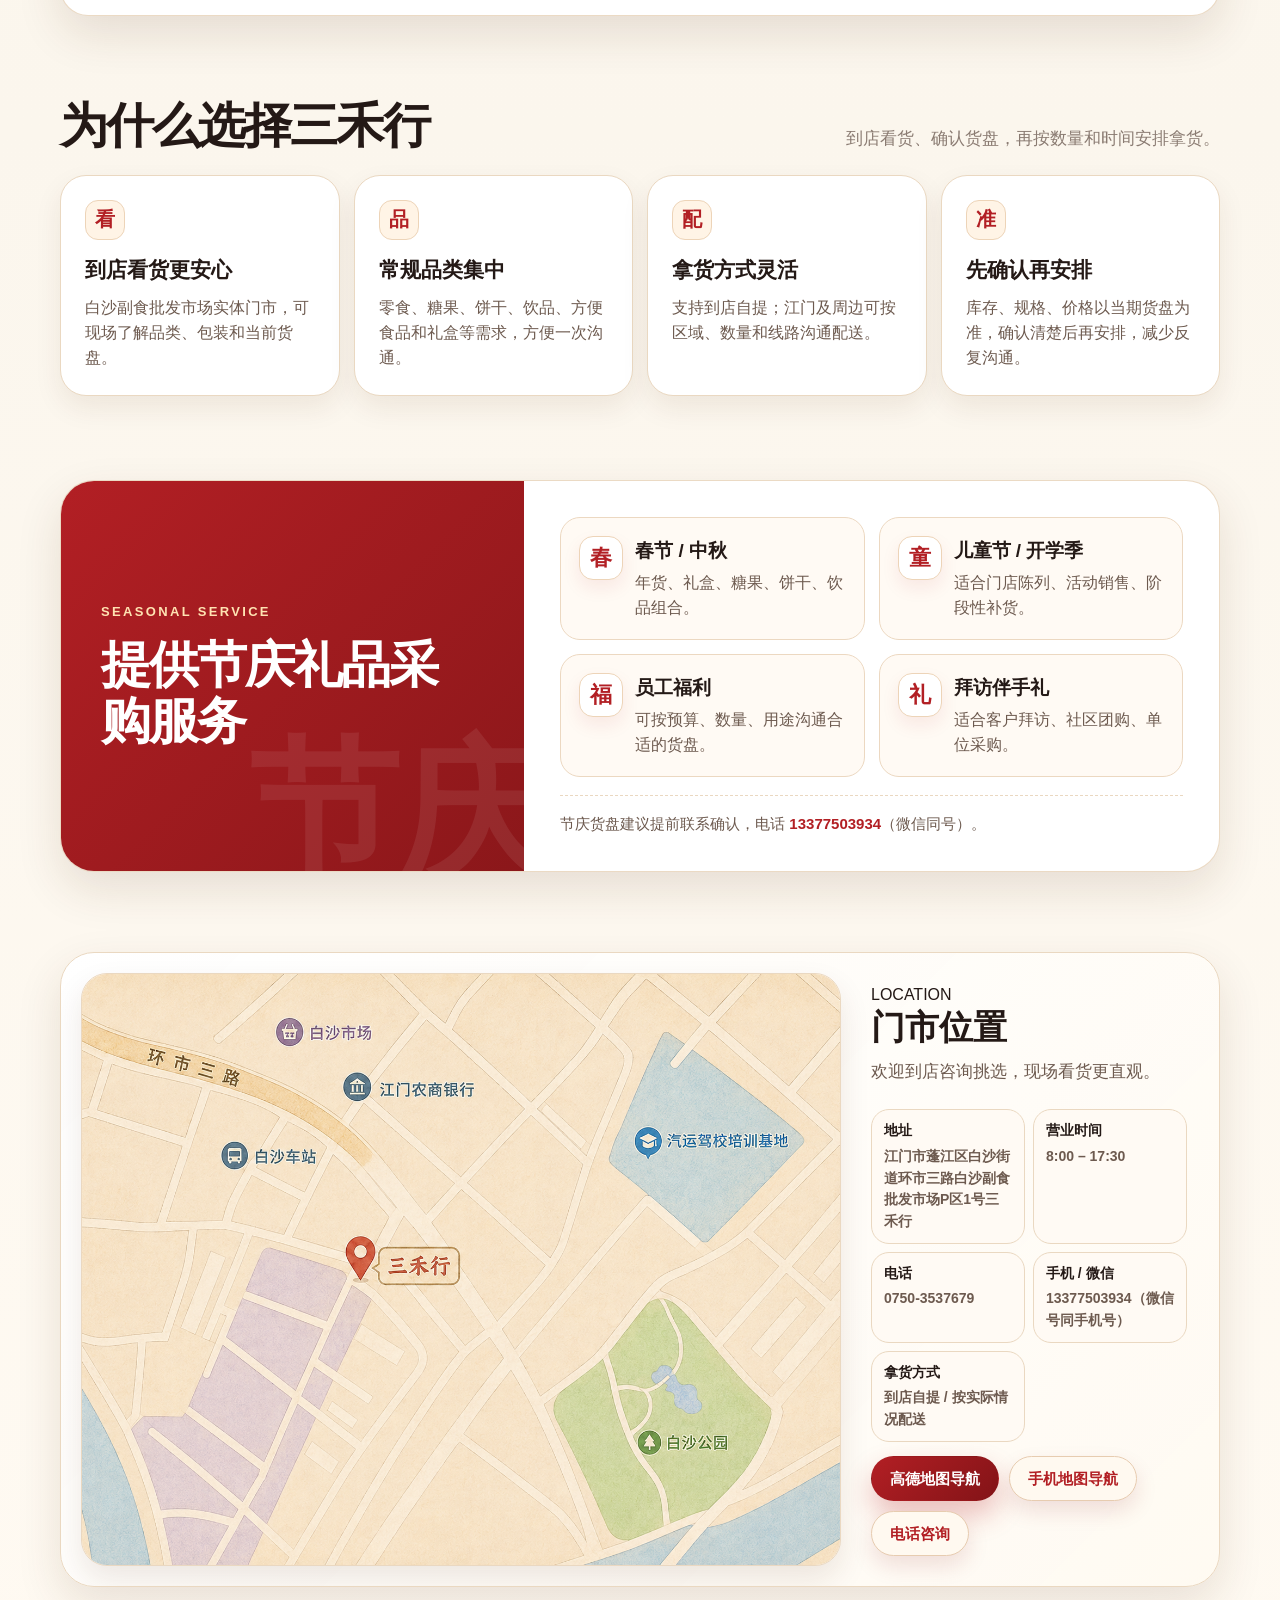
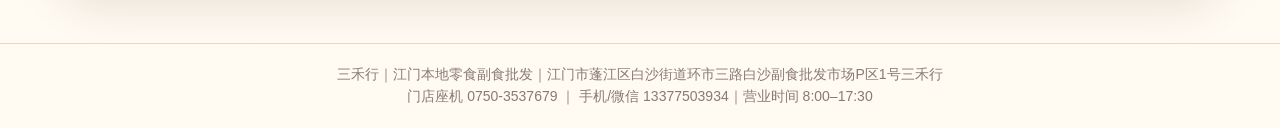
==== commit 192b1769: "update: mobile UX fixes, share meta + favicon, lighter QR images; canonical -> store.sanhehangjm.cn" ====
--- a/index.html
+++ b/index.html
@@ -5,6 +5,23 @@
   <meta name="viewport" content="width=device-width, initial-scale=1.0" />
   <title>三禾行｜江门本地零食副食批发</title>
   <meta name="description" content="三禾行1996年扎根江门批发市场，主营零食、糖果、饼干、饮品、方便食品及礼盒，服务便利店、士多、批发、超市、团购客户，支持到店自提及按实际情况配送。" />
+  <link rel="canonical" href="https://store.sanhehangjm.cn/" />
+  <link rel="icon" href="assets/favicon-32.png" sizes="32x32" type="image/png" />
+  <link rel="apple-touch-icon" href="assets/apple-touch-icon-180.png" />
+  <meta property="og:type" content="website" />
+  <meta property="og:site_name" content="三禾行" />
+  <meta property="og:locale" content="zh_CN" />
+  <meta property="og:title" content="三禾行｜江门本地零食副食批发" />
+  <meta property="og:description" content="1996年扎根江门批发市场，主营零食、糖果、饼干、饮品、方便食品及礼盒，服务便利店/士多、批发、超市、团购客户。营业时间 8:00–17:30，电话 0750-3537679（微信同号 13377503934）。" />
+  <meta property="og:url" content="https://store.sanhehangjm.cn/" />
+  <meta property="og:image" content="https://store.sanhehangjm.cn/assets/og-cover.jpg" />
+  <meta property="og:image:width" content="1200" />
+  <meta property="og:image:height" content="630" />
+  <meta property="og:image:type" content="image/jpeg" />
+  <meta name="twitter:card" content="summary_large_image" />
+  <meta name="twitter:title" content="三禾行｜江门本地零食副食批发" />
+  <meta name="twitter:description" content="江门白沙副食批发市场P区1号，零食副食批发，营业时间 8:00–17:30。" />
+  <meta name="twitter:image" content="https://store.sanhehangjm.cn/assets/og-cover.jpg" />
   <style>
     :root {
       --red:#b21f24;
@@ -90,7 +107,7 @@
       width:100%; min-height:410px; border-radius:26px;
       background:
         linear-gradient(rgba(75,18,12,.02), rgba(75,18,12,.08)),
-        url("[data-uri]